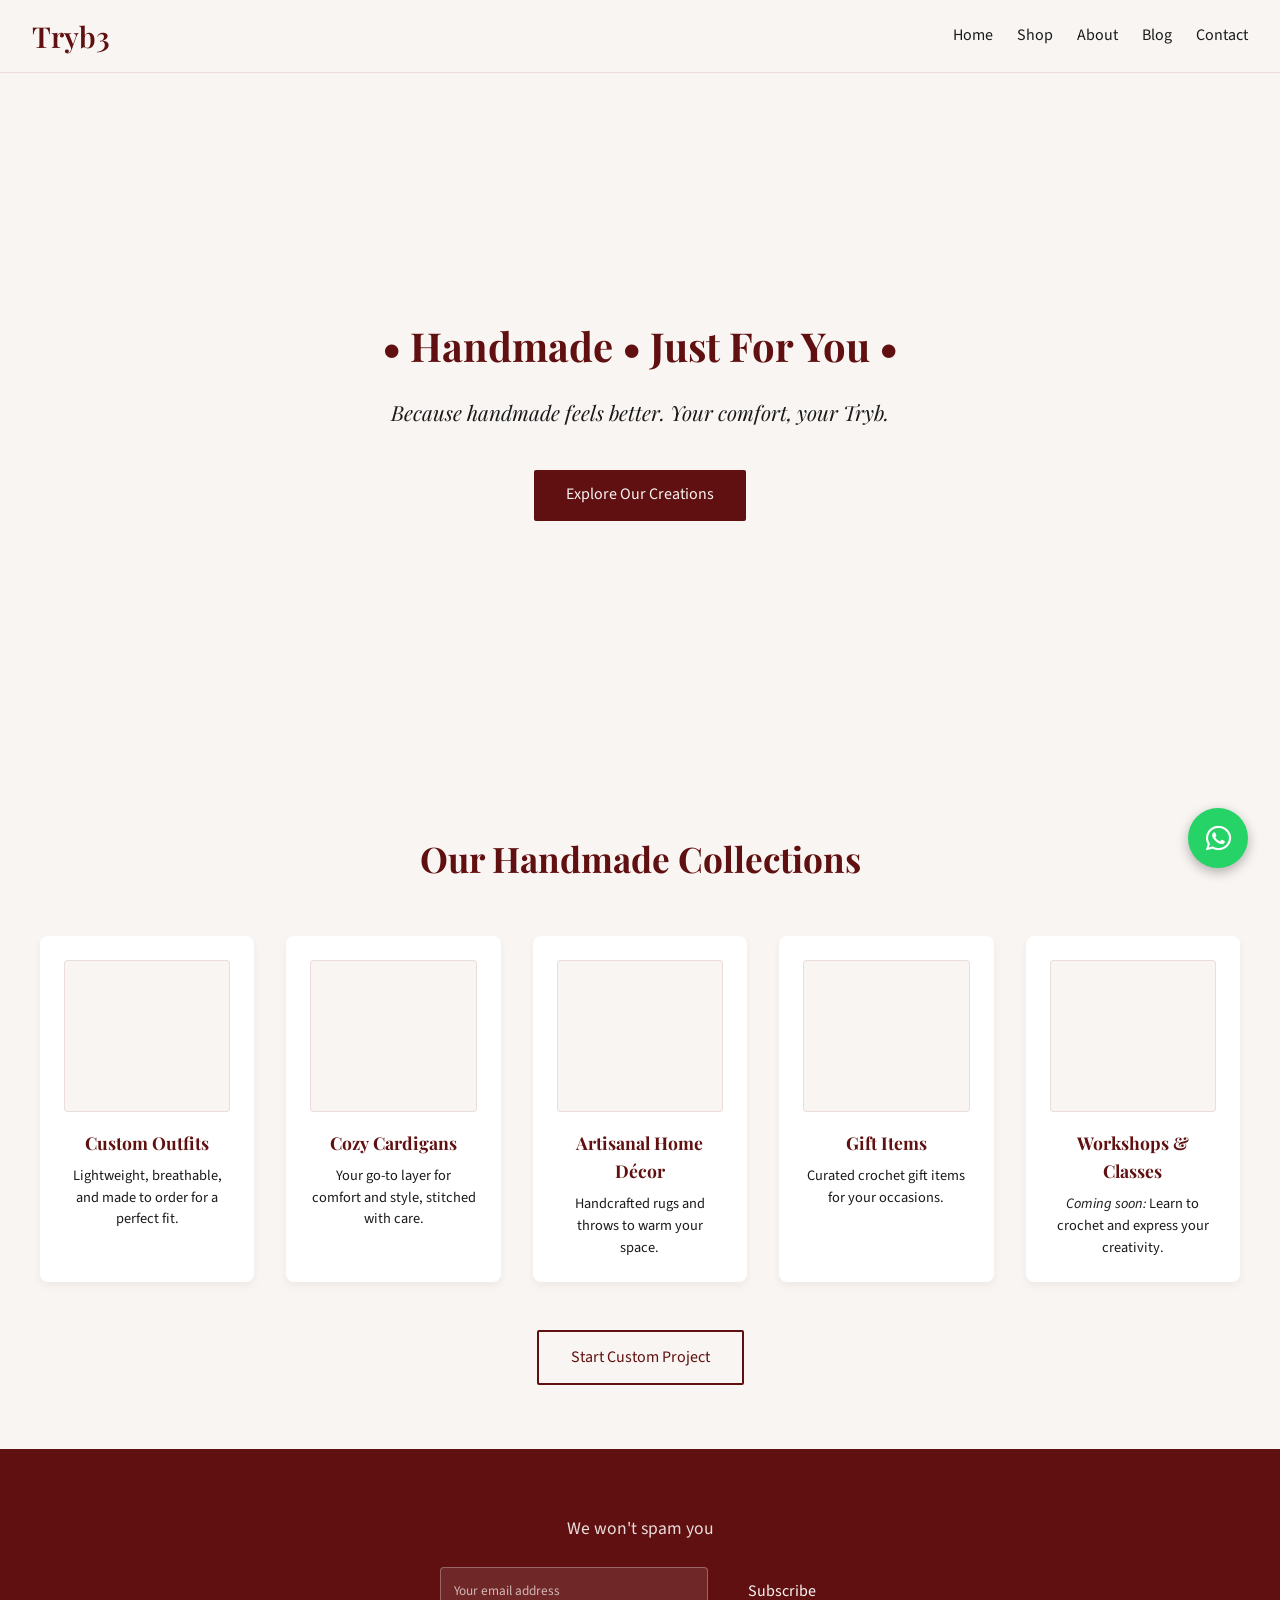
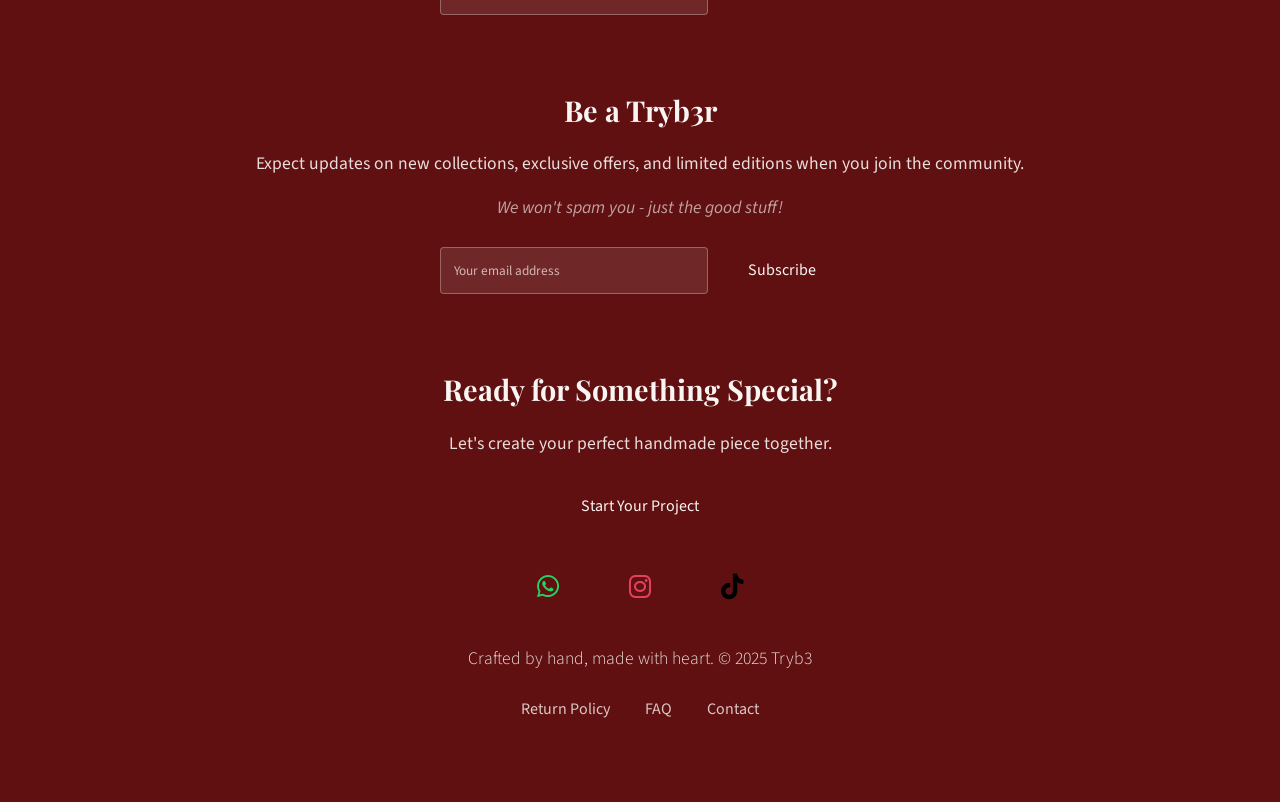
==== index.html @ 238c204d "Initial commit" ====
<!DOCTYPE html>
<html lang="en">
<head>
    <meta charset="UTF-8">
    <meta name="viewport" content="width=device-width, initial-scale=1.0">
    <title>Tryb3 • Handmade • Just For You</title>
    <link rel="stylesheet" href="style.css">
    <link rel="stylesheet" href="https://cdnjs.cloudflare.com/ajax/libs/font-awesome/6.4.0/css/all.min.css">
</head>
<body>
    <header>
        <nav>
            <div class="logo">Tryb3</div>
            <ul class="nav-links">
                <li><a href="index.html">Home</a></li>
                <li><a href="index.html#shop">Shop</a></li>
                <li><a href="about.html">About</a></li>
                <li><a href="blog.html">Blog</a></li>
                <li><a href="contact.html">Contact</a></li>
            </ul>
        </nav>
    </header>

    <section class="hero" id="home">
        <div class="hero-content">
            <h1>• Handmade • Just For You •</h1>
            <p>Because handmade feels better. Your comfort, your Tryb.</p>
            <a href="index.html#shop" class="cta-button">Explore Our Creations</a>
        </div>
    </section>

    <section class="products-preview" id="shop">
        <h2>Our Handmade Collections</h2>
        <div class="product-grid">
            <div class="product-card">
                <div class="product-image"></div>
                <h3>Custom  Outfits</h3>
                <p>Lightweight, breathable, and made to order for a perfect fit.</p>
            </div>
            <div class="product-card">
                <div class="product-image"></div>
                <h3>Cozy Cardigans</h3>
                <p>Your go-to layer for comfort and style, stitched with care.</p>
            </div>
            <div class="product-card">
                <div class="product-image"></div>
                <h3>Artisanal Home Décor</h3>
                <p>Handcrafted rugs and throws to warm your space.</p>
            </div>
            <div class="product-card">
                <div class="product-image"></div>
                <h3> Gift Items</h3>
                <p>Curated crochet gift items for your occasions.</p>
            </div>
            <div class="product-card">
                <div class="product-image"></div>
                <h3>Workshops & Classes</h3>
                <p><em>Coming soon:</em> Learn to crochet and express your creativity.</p>
            </div>
        </div>
        <a href="contact.html" class="cta-button view-all">Start Custom Project</a>
    </section>

    <section class="newsletter">
        <div class="newsletter-content">
            
            <p>We won't spam you</p>
            <form class="newsletter-form">
                <input type="email" placeholder="Your email address" required>
                <button type="submit" class="cta-button">Subscribe</button>
            </form>
        </div>
        <!-- Newsletter -->
    <section class="newsletter">
        <div class="newsletter-content">
          <h2>Be a Tryb3r</h2>
          <p>Expect updates on new collections, exclusive offers, and limited editions when you join the community.</p>
          <p class="no-spam"><em>We won't spam you - just the good stuff!</em></p>
            <form class="newsletter-form">
                <input type="email" placeholder="Your email address" required>
                <button type="submit" class="cta-button">Subscribe</button>
            </form>
        </div>
    </section>
        <!-- Contact Preview -->
    <section class="contact-preview" id="contact">
        <div class="contact-content">
            <h2>Ready for Something Special?</h2>
            <p>Let's create your perfect handmade piece together.</p>
            <button class="cta-button">Start Your Project</button>
            
            <div class="social-links">
                <a href="https://wa.me/2349018129495" target="_blank" class="social-link whatsapp">
                    <i class="fab fa-whatsapp"></i>
                </a>
                <a href="https://www.instagram.com/tryb3.co?igsh=MXhyZmwxNmRsNzQ5bg%3D%3D&utm_source=qr" target="_blank" class="social-link instagram">
                    <i class="fab fa-instagram"></i>
                </a>
                <a href="https://www.tiktok.com/@tryb3.co?_t=ZS-90v959sgRvh&_r=1" target="_blank" class="social-link tiktok">
                    <i class="fab fa-tiktok"></i>    
                </a>
            </div>
        </div>
    </section>

    <footer>
        <p>Crafted by hand, made with heart. &copy; 2025 Tryb3</p>
        <div class="footer-links">
            <a href="returns.html">Return Policy</a>
            <a href="faq.html">FAQ</a>
            <a href="contact.html">Contact</a>
        </div>
    </footer>

    <a href="https://wa.me/2349018129495" class="whatsapp-float" target="_blank">
        <i class="fab fa-whatsapp"></i>
    </a>
</body>
</html>
---- style.css ----
@import url('https://fonts.googleapis.com/css2?family=Playfair+Display:ital,wght@0,400;0,600;1,400&family=Source+Sans+Pro:ital,wght@0,300;0,400;0,600;1,400&display=swap');

/* Base Styles */
body {
    font-family: 'Source Sans Pro', sans-serif;
    background-color: #F9F5F3;
    color: #1A1A1A;
    margin: 0;
    padding: 0;
    line-height: 1.6;
}

/* Header & Navigation */
header {
    background-color: #F9F5F3;
    padding: 0.8rem 2rem;
    border-bottom: 1px solid rgba(96, 16, 16, 0.1);
    position: fixed;
    width: 100%;
    top: 0;
    z-index: 1000;
    box-sizing: border-box;
}

body {
    padding-top: 70px;
}

nav {
    display: flex;
    justify-content: space-between;
    align-items: center;
}

.logo {
    font-family: 'Playfair Display', serif;
    font-size: 1.8rem;
    font-weight: 600;
    color: #601010;
}

.nav-links {
    list-style: none;
    display: flex;
    gap: 1.5rem;
    margin: 0;
    padding: 0;
}

.nav-links a {
    text-decoration: none;
    color: #1A1A1A;
    font-weight: 400;
    transition: color 0.3s ease;
}

.nav-links a:hover {
    color: #601010;
}

/* Hero Section */
.hero {
    background-color: #F9F5F3;
    padding: 4rem 2rem;
    text-align: center;
    min-height: 60vh;
    display: flex;
    align-items: center;
    justify-content: center;
}

.hero-content h1 {
    font-family: 'Playfair Display', serif;
    font-size: 2.5rem;
    color: #601010;
    margin-bottom: 1.5rem;
    line-height: 1.3;
}

.hero-content p {
    font-family: 'Playfair Display', serif;
    font-size: 1.3rem;
    color: #1A1A1A;
    max-width: 600px;
    margin: 0 auto 2.5rem auto;
    font-style: italic;
}

/* Products Preview */
.products-preview {
    background-color: #F9F5F3;
    padding: 4rem 2rem;
    text-align: center;
}

.products-preview h2 {
    font-family: 'Playfair Display', serif;
    color: #601010;
    font-size: 2.2rem;
    margin-bottom: 3rem;
}

.product-grid {
    display: grid;
    grid-template-columns: 1fr;
    gap: 2rem;
    max-width: 1200px;
    margin: 0 auto 3rem auto;
}

@media (min-width: 768px) {
    .product-grid {
        grid-template-columns: repeat(3, 1fr);
    }
}

@media (min-width: 1024px) {
    .product-grid {
        grid-template-columns: repeat(5, 1fr);
    }
}

.product-card {
    background-color: #ffffff;
    border-radius: 8px;
    padding: 1.5rem;
    text-align: center;
    box-shadow: 0 4px 8px rgba(0, 0, 0, 0.05);
    transition: transform 0.3s ease, box-shadow 0.3s ease;
}

.product-card:hover {
    transform: translateY(-5px);
    box-shadow: 0 6px 12px rgba(0, 0, 0, 0.1);
}

.product-image {
    background-color: #F9F5F3;
    border: 1px solid rgba(96, 16, 16, 0.1);
    height: 150px;
    margin-bottom: 1rem;
    border-radius: 4px;
}

.product-card h3 {
    color: #601010;
    font-family: 'Playfair Display', serif;
    margin-bottom: 0.5rem;
    font-size: 1.1rem;
}

.product-card p {
    color: #1A1A1A;
    font-size: 0.9rem;
    margin: 0;
    line-height: 1.5;
}

/* Button Styles */
.cta-button {
    background-color: #601010;
    color: #F9F5F3;
    border: none;
    padding: 0.8rem 2rem;
    font-size: 1rem;
    border-radius: 2px;
    cursor: pointer;
    transition: background-color 0.3s ease;
    font-family: 'Source Sans Pro', sans-serif;
    display: inline-block;
    text-decoration: none;
}

.cta-button:hover {
    background-color: #8A2E2E;
}

.view-all {
    background-color: transparent;
    color: #601010;
    border: 2px solid #601010;
}

.view-all:hover {
    background-color: #601010;
    color: #F9F5F3;
}

/* Newsletter */
.newsletter {
    background-color: #601010;
    color: #F9F5F3;
    padding: 3rem 2rem;
    text-align: center;
}

.newsletter h2 {
    font-family: 'Playfair Display', serif;
    font-size: 1.8rem;
    margin-bottom: 1rem;
}

.newsletter p {
    font-size: 1.1rem;
    margin-bottom: 1.5rem;
    opacity: 0.9;
}

.newsletter-form {
    display: flex;
    gap: 1rem;
    justify-content: center;
    max-width: 400px;
    margin: 0 auto;
    flex-wrap: wrap;
}

.newsletter-form input {
    flex: 1;
    min-width: 200px;
    padding: 0.8rem;
    border: 1px solid rgba(249, 245, 243, 0.3);
    border-radius: 4px;
    font-family: 'Source Sans Pro', sans-serif;
    background-color: rgba(249, 245, 243, 0.1);
    color: #F9F5F3;
}

.newsletter-form input::placeholder {
    color: rgba(249, 245, 243, 0.7);
}

.newsletter-form button {
    padding: 0.8rem 1.5rem;
}

/* Footer */
footer {
    background-color: #601010; /* Changed from #1A1A1A to Deep Wine */
    color: #F9F5F3;
    text-align: center;
    padding: 2rem;
    font-family: 'Source Sans Pro', sans-serif;
}

footer p {
    margin: 0;
    font-size: 0.9rem;
    font-weight: 300;
}

.footer-links {
    margin-top: 1rem;
}

.footer-links a {
    color: #F9F5F3;
    text-decoration: none;
    margin: 0 1rem;
    opacity: 0.8;
    transition: opacity 0.3s ease;
}

.footer-links a:hover {
    opacity: 1;
}

/* WhatsApp Floating Button */
.whatsapp-float {
    position: fixed;
    bottom: 2rem;
    right: 2rem;
    background-color: #25D366;
    color: white;
    width: 60px;
    height: 60px;
    border-radius: 50%;
    display: flex;
    align-items: center;
    justify-content: center;
    font-size: 1.8rem;
    text-decoration: none;
    box-shadow: 0 4px 12px rgba(0, 0, 0, 0.3);
    z-index: 1000;
    transition: transform 0.3s ease;
}

.whatsapp-float:hover {
    transform: scale(1.1);
}

/* Mobile Responsiveness */
@media (max-width: 768px) {
    .nav-links {
        gap: 1rem;
    }
    
    .nav-links a {
        font-size: 0.9rem;
    }
    
    .hero-content h1 {
        font-size: 2rem;
    }
    
    .hero-content p {
        font-size: 1.1rem;
    }
    
    .product-grid {
        grid-template-columns: repeat(2, 1fr);
    }
    
    .newsletter-form {
        flex-direction: column;
    }
    
    .newsletter-form input {
        min-width: auto;
    }
}

@media (max-width: 480px) {
    .product-grid {
        grid-template-columns: 1fr;
    }
    
    header {
        padding: 0.8rem 1rem;
    }
    
    .hero, .products-preview, .contact-preview {
        padding: 2rem 1rem;
    }
}

/* Social Links - Clean Icons Only (No Borders) */
.social-links {
    display: flex;
    justify-content: center;
    gap: 2rem;
    margin-top: 2rem;
    flex-wrap: wrap;
}

.social-link {
    display: flex;
    align-items: center;
    gap: 0.7rem;
    text-decoration: none;
    padding: 0.8rem 1.2rem;
    border-radius: 8px;
    font-family: 'Source Sans Pro', sans-serif;
    font-weight: 500;
    transition: all 0.3s ease;
    background: transparent !important;
    border: none !important;
}

.social-link.whatsapp {
    color: #25D366;
}

.social-link.instagram {
    color: #E4405F;
}

.social-link.tiktok {
    color: #000000;
}

.social-link:hover {
    transform: translateY(-2px);
    background: transparent !important;
    border: none !important;
}

.social-link.whatsapp:hover {
    color: #25D366;
    text-shadow: 0 2px 8px rgba(37, 211, 102, 0.4);
}

.social-link.instagram:hover {
    color: #E4405F;
    text-shadow: 0 2px 8px rgba(228, 64, 95, 0.4);
}

.social-link.tiktok:hover {
    color: #000000;
    text-shadow: 0 2px 8px rgba(0, 0, 0, 0.4);
}

.social-link i {
    font-size: 1.6rem;
}

.social-link span {
    font-size: 1rem;
    font-weight: 600;
}

/* No Spam Text */
.no-spam {
    font-size: 0.9rem;
    color: rgba(249, 245, 243, 0.7);
    font-style: italic;
    margin-bottom: 1.5rem;
    margin-top: -0.5rem;
}

/* Uniform Font System */
:root {
    --heading-font: 'Playfair Display', serif;
    --body-font: 'Source Sans Pro', sans-serif;
    --deep-wine: #601010;
    --soft-cream: #F9F5F3;
    --charcoal: #1A1A1A;
    --light-wine: #8A2E2E;
}

/* Apply consistent typography to all pages */
.page-content h1 {
    font-family: var(--heading-font);
    color: var(--deep-wine);
    font-size: 2.8rem;
    text-align: center;
    margin-bottom: 1.5rem;
    line-height: 1.2;
}

.page-content h2 {
    font-family: var(--heading-font);
    color: var(--deep-wine);
    font-size: 2rem;
    margin-bottom: 1.5rem;
    line-height: 1.3;
}

.page-content h3 {
    font-family: var(--heading-font);
    color: var(--deep-wine);
    font-size: 1.4rem;
    margin-bottom: 1rem;
    line-height: 1.4;
}

.page-content p {
    font-family: var(--body-font);
    color: var(--charcoal);
    font-size: 1.1rem;
    line-height: 1.7;
    margin-bottom: 1.5rem;
}

.page-intro {
    font-family: var(--body-font);
    font-size: 1.3rem;
    text-align: center;
    color: var(--charcoal);
    margin-bottom: 3rem;
    max-width: 600px;
    margin-left: auto;
    margin-right: auto;
    line-height: 1.6;
}

/* Enhanced Page Content Layout */
.page-content {
    background-color: var(--soft-cream);
    padding: 5rem 2rem;
    min-height: 70vh;
}

.container {
    max-width: 1000px;
    margin: 0 auto;
}

/* Improved Section Spacing */
.about-section,
.policy-section,
.faq-item,
.blog-card {
    margin-bottom: 3rem;
    padding-bottom: 2.5rem;
    border-bottom: 1px solid rgba(96, 16, 16, 0.1);
}

.about-section:last-child,
.policy-section:last-child,
.faq-item:last-child,
.blog-card:last-child {
    border-bottom: none;
    margin-bottom: 0;
    padding-bottom: 0;
}

/* Uniform Contact Form Styling */
.contact-form {
    background: white;
    padding: 2.5rem;
    border-radius: 12px;
    box-shadow: 0 8px 24px rgba(0, 0, 0, 0.08);
    max-width: 500px;
    margin: 0 auto;
}

.contact-form input,
.contact-form textarea {
    width: 100%;
    padding: 1.2rem;
    margin-bottom: 1.5rem;
    border: 1px solid rgba(96, 16, 16, 0.2);
    border-radius: 6px;
    font-family: var(--body-font);
    font-size: 1rem;
    background-color: #FFFFFF;
    box-sizing: border-box;
    transition: all 0.3s ease;
}

.contact-form input:focus,
.contact-form textarea:focus {
    outline: none;
    border-color: var(--deep-wine);
    box-shadow: 0 0 0 3px rgba(96, 16, 16, 0.1);
}

.contact-form textarea {
    resize: vertical;
    min-height: 140px;
    font-family: var(--body-font);
}

.contact-form button {
    width: 100%;
    padding: 1.2rem;
    font-size: 1.1rem;
    margin-top: 0.5rem;
}

/* Enhanced Blog Layout */
.blog-grid {
    display: grid;
    grid-template-columns: 1fr;
    gap: 3rem;
    margin: 3rem 0;
}

@media (min-width: 768px) {
    .blog-grid {
        grid-template-columns: 2fr 1fr;
        gap: 4rem;
    }
}

.blog-card-large {
    background: white;
    padding: 2.5rem;
    border-radius: 12px;
    box-shadow: 0 8px 24px rgba(0, 0, 0, 0.08);
}

.blog-sidebar {
    display: flex;
    flex-direction: column;
    gap: 2rem;
}

.blog-card {
    background: white;
    padding: 2rem;
    border-radius: 12px;
    box-shadow: 0 6px 20px rgba(0, 0, 0, 0.06);
    transition: transform 0.3s ease, box-shadow 0.3s ease;
}

.blog-card:hover {
    transform: translateY(-4px);
    box-shadow: 0 12px 28px rgba(0, 0, 0, 0.12);
}

/* Enhanced FAQ Layout */
.faq-grid {
    display: grid;
    grid-template-columns: 1fr;
    gap: 2rem;
    margin: 3rem 0;
}

@media (min-width: 768px) {
    .faq-grid {
        grid-template-columns: 1fr 1fr;
        gap: 2.5rem;
    }
}

.faq-item {
    background: white;
    padding: 2rem;
    border-radius: 12px;
    box-shadow: 0 6px 20px rgba(0, 0, 0, 0.06);
    transition: transform 0.3s ease, box-shadow 0.3s ease;
}

.faq-item:hover {
    transform: translateY(-2px);
    box-shadow: 0 10px 25px rgba(0, 0, 0, 0.1);
}

/* Enhanced Mobile Responsiveness */
@media (max-width: 768px) {
    .page-content h1 {
        font-size: 2.2rem;
    }
    
    .page-content h2 {
        font-size: 1.8rem;
    }
    
    .page-content {
        padding: 3rem 1.5rem;
    }
    
    .contact-form {
        padding: 2rem;
    }
    
    .blog-grid,
    .faq-grid,
    .contact-grid {
        grid-template-columns: 1fr;
        gap: 2rem;
    }
    
    .blog-card-large,
    .blog-card,
    .faq-item {
        padding: 1.5rem;
    }
}

@media (max-width: 480px) {
    .page-content {
        padding: 2rem 1rem;
    }
    
    .page-content h1 {
        font-size: 2rem;
    }
    
    .social-links {
        flex-direction: column;
        align-items: center;
        gap: 1rem;
    }
    
    .social-link {
        width: 200px;
        justify-content: center;
    }
}
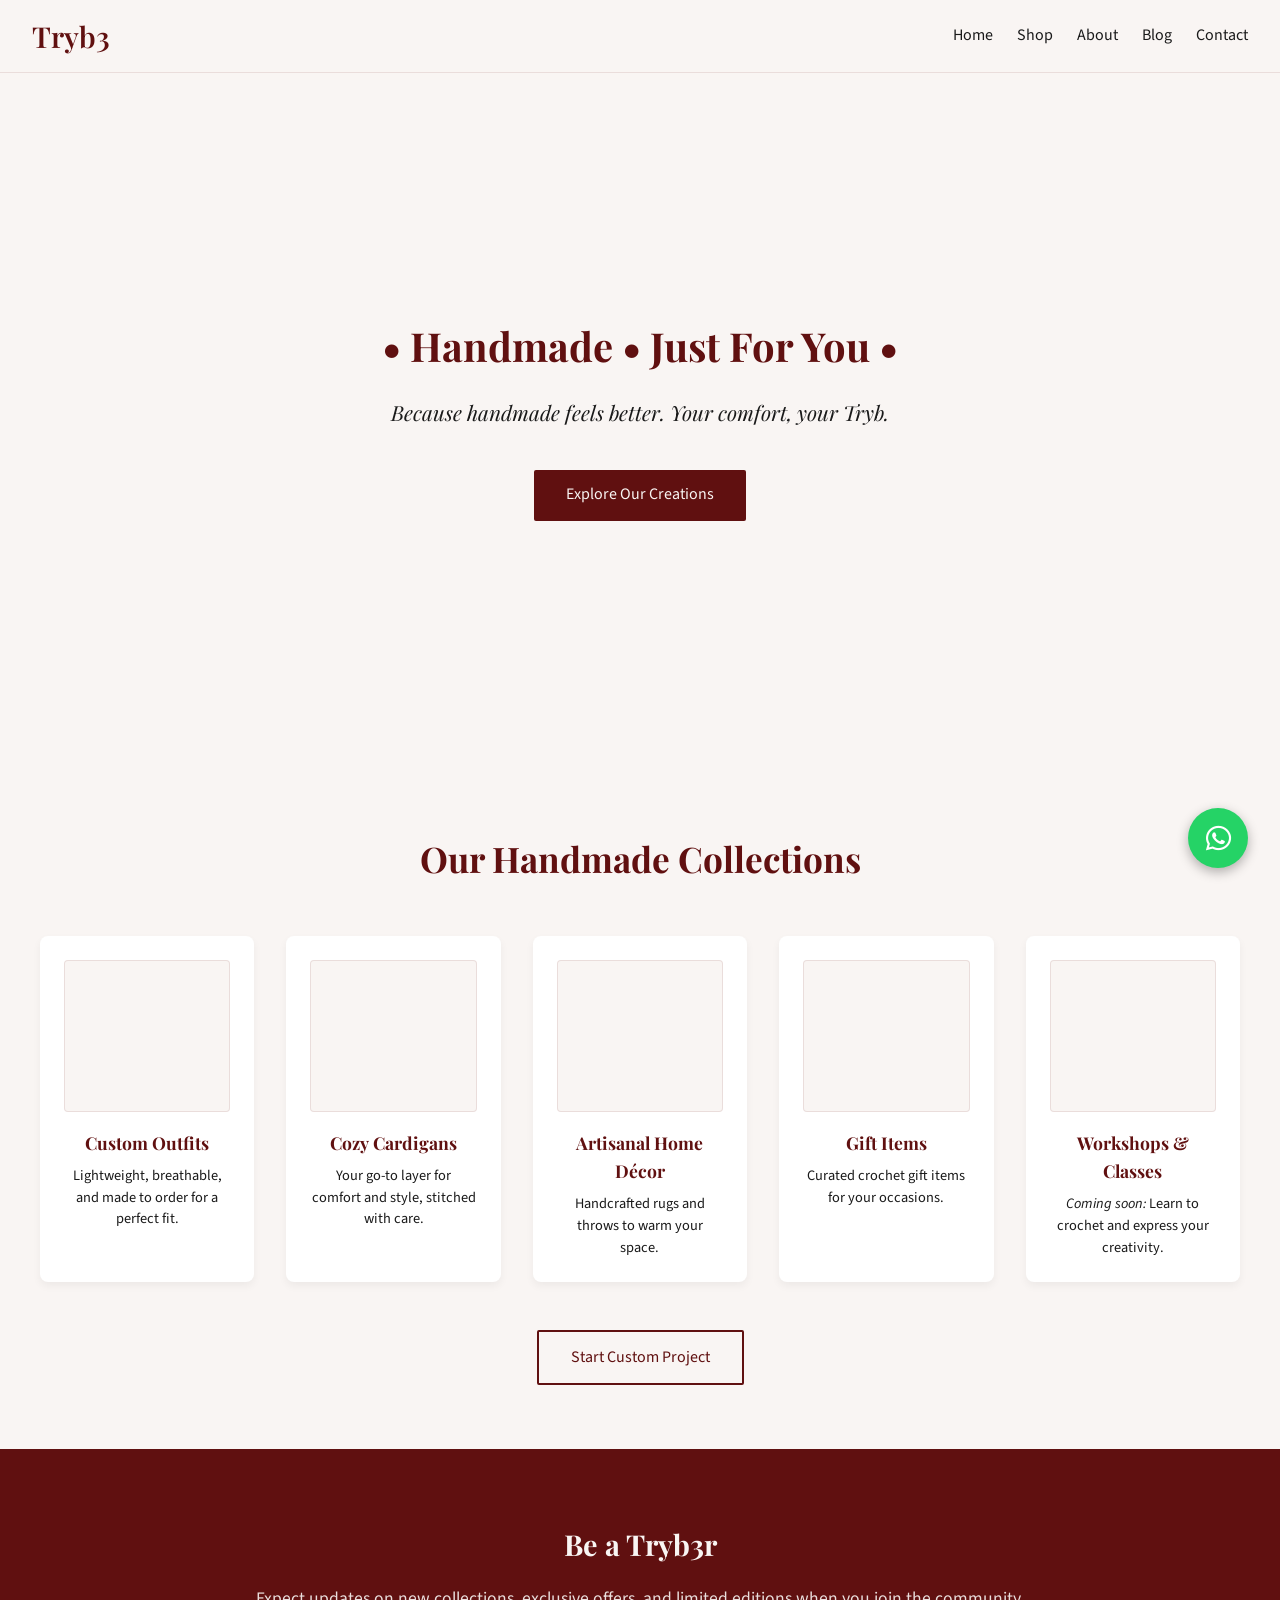
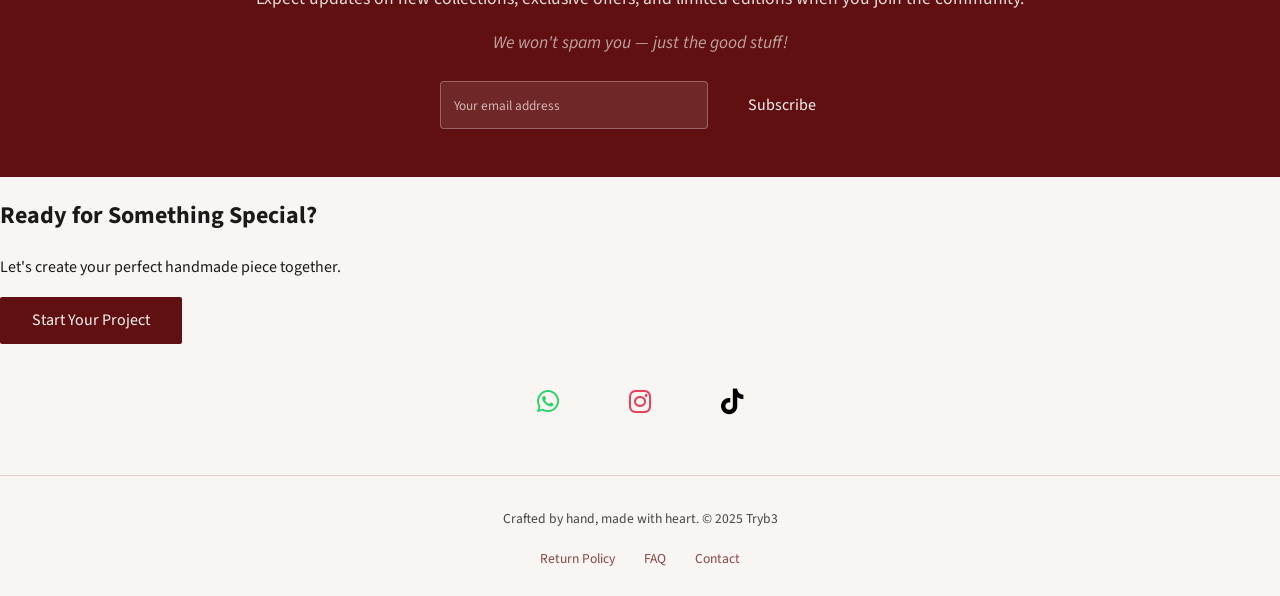
==== commit 578c7761: "Fix newsletter structure and clean footer background" ====
--- a/index.html
+++ b/index.html
@@ -63,25 +63,17 @@
 
     <section class="newsletter">
         <div class="newsletter-content">
-            
-            <p>We won't spam you</p>
-            <form class="newsletter-form">
-                <input type="email" placeholder="Your email address" required>
-                <button type="submit" class="cta-button">Subscribe</button>
-            </form>
-        </div>
-        <!-- Newsletter -->
-    <section class="newsletter">
-        <div class="newsletter-content">
-          <h2>Be a Tryb3r</h2>
-          <p>Expect updates on new collections, exclusive offers, and limited editions when you join the community.</p>
-          <p class="no-spam"><em>We won't spam you - just the good stuff!</em></p>
+            <h2>Be a Tryb3r</h2>
+            <p>Expect updates on new collections, exclusive offers, and limited editions when you join the community.</p>
+            <p class="no-spam"><em>We won't spam you — just the good stuff!</em></p>
+
             <form class="newsletter-form">
                 <input type="email" placeholder="Your email address" required>
                 <button type="submit" class="cta-button">Subscribe</button>
             </form>
         </div>
     </section>
+
         <!-- Contact Preview -->
     <section class="contact-preview" id="contact">
         <div class="contact-content">
--- a/style.css
+++ b/style.css
@@ -235,18 +235,41 @@
 }
 
 /* Footer */
+
+/* ================================
+   FOOTER RESET & CLEAN STYLE
+   ================================ */
+
+/* Hard reset – kills ANY background bar */
+footer,
+footer *,
+.footer,
+.footer * {
+    background: transparent !important;
+}
+
+/* Footer container */
 footer {
-    background-color: #601010; /* Changed from #1A1A1A to Deep Wine */
-    color: #F9F5F3;
-    text-align: center;
-    padding: 2rem;
-    font-family: 'Source Sans Pro', sans-serif;
+    color: #1A1A1A !important;
+    text-align: center;
+    padding: 2rem 2rem 1.5rem;
+    margin-top: 3rem;
+    border-top: 1px solid rgba(96, 16, 16, 0.15);
+}
+
+/* Footer text */
+footer {
+    background: transparent;
+    color: #1A1A1A;
+    text-align: center;
+    padding: 2rem 2rem 1.5rem;
+    border-top: 1px solid rgba(96, 16, 16, 0.15);
 }
 
 footer p {
+    font-size: 0.85rem;
+    opacity: 0.8;
     margin: 0;
-    font-size: 0.9rem;
-    font-weight: 300;
 }
 
 .footer-links {
@@ -254,16 +277,17 @@
 }
 
 .footer-links a {
-    color: #F9F5F3;
+    color: #601010;
     text-decoration: none;
-    margin: 0 1rem;
-    opacity: 0.8;
-    transition: opacity 0.3s ease;
+    margin: 0 0.8rem;
+    font-size: 0.85rem;
+    opacity: 0.75;
 }
 
 .footer-links a:hover {
     opacity: 1;
 }
+
 
 /* WhatsApp Floating Button */
 .whatsapp-float {
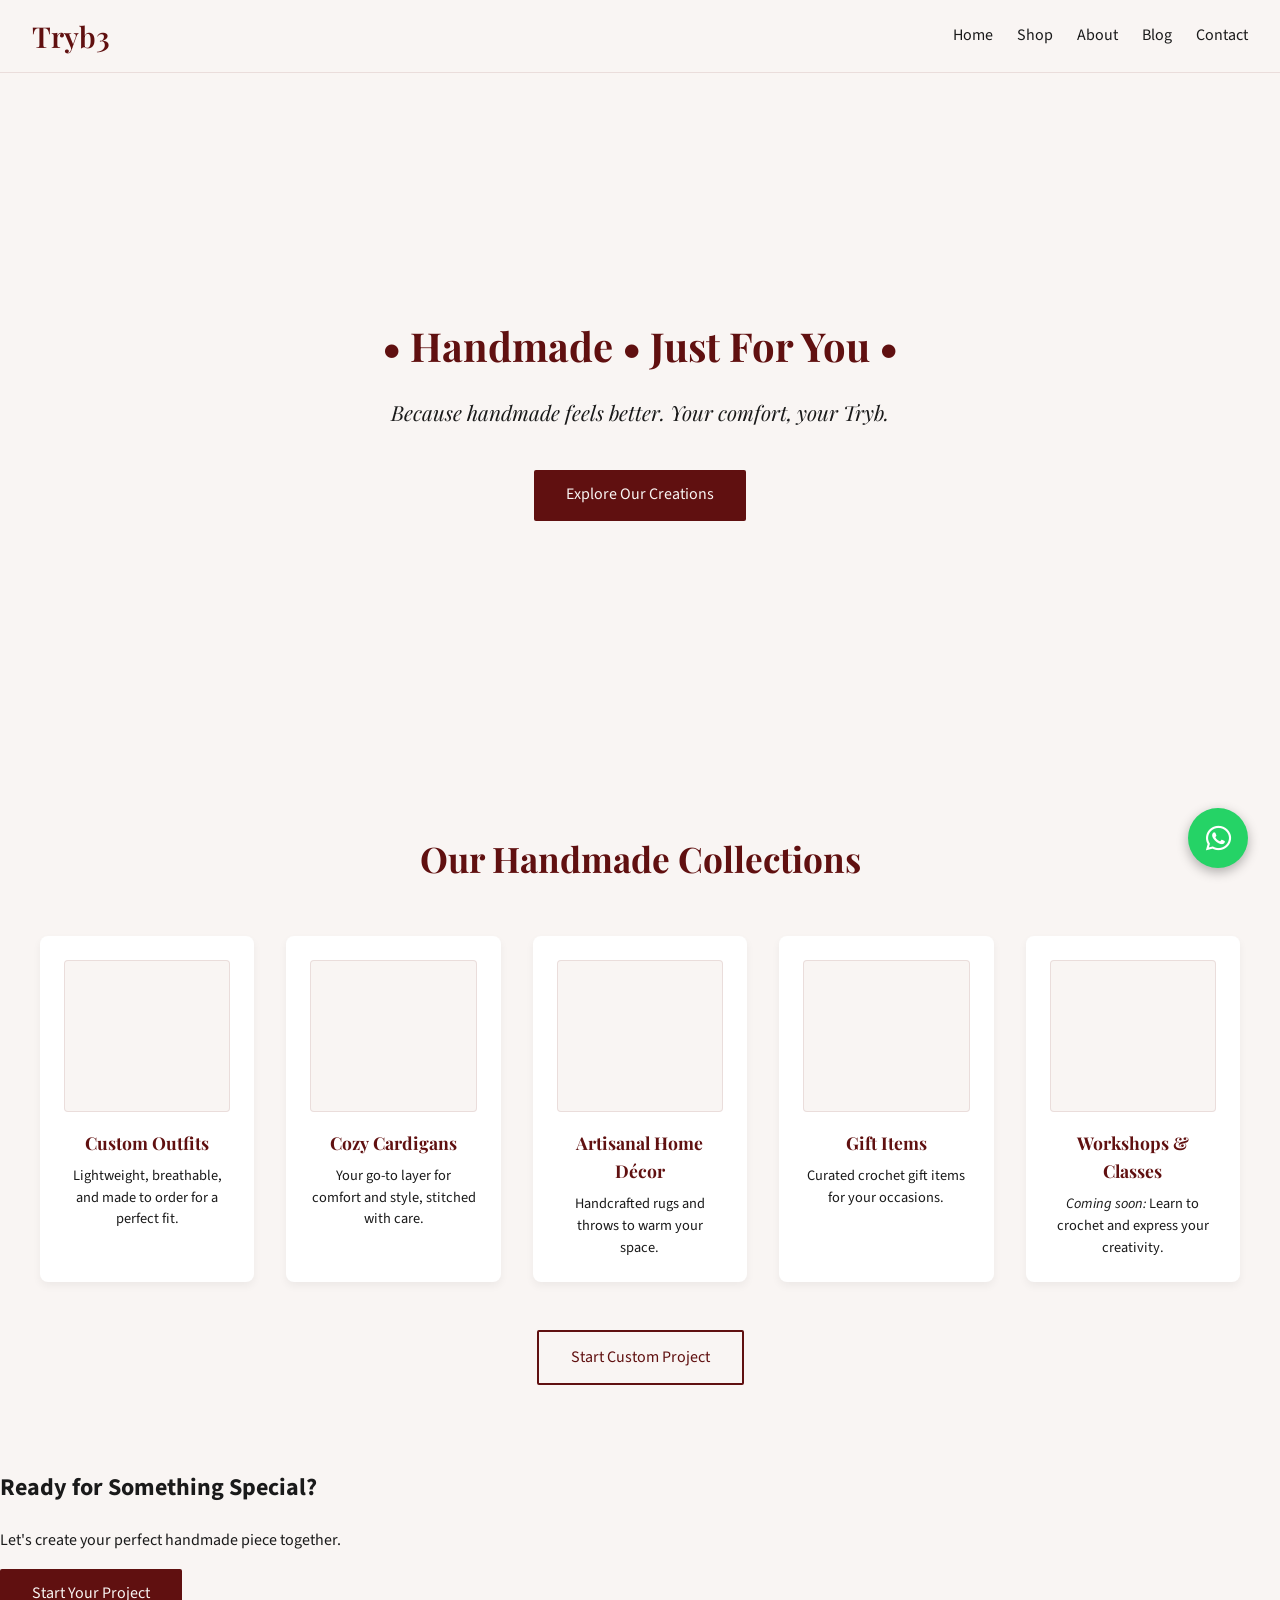
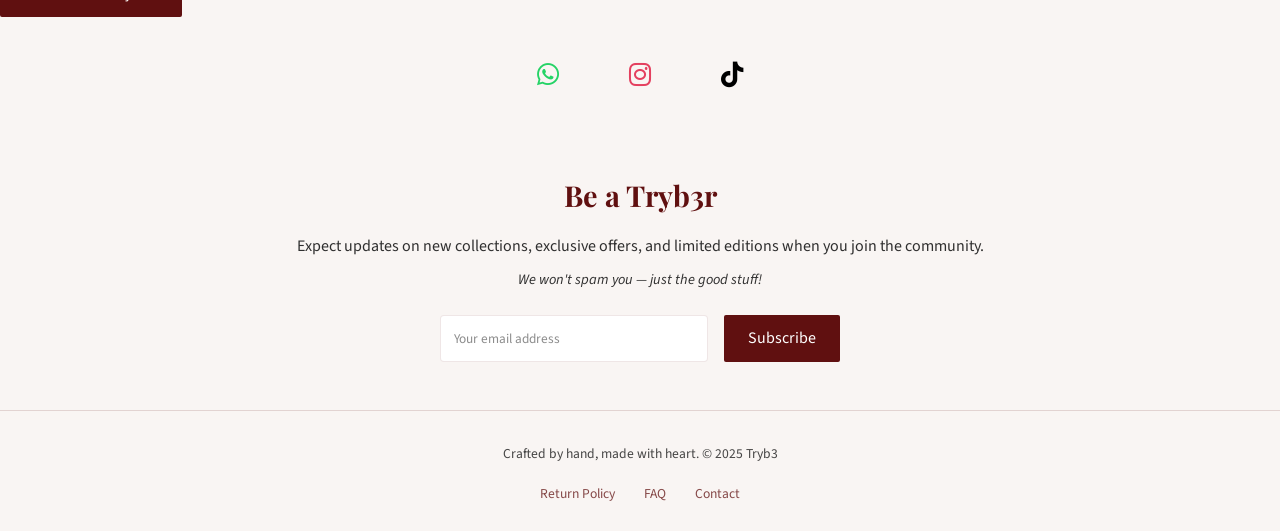
==== commit e145c746: "Replace newsletter and footer with clean versions" ====
--- a/index.html
+++ b/index.html
@@ -61,20 +61,7 @@
         <a href="contact.html" class="cta-button view-all">Start Custom Project</a>
     </section>
 
-    <section class="newsletter">
-        <div class="newsletter-content">
-            <h2>Be a Tryb3r</h2>
-            <p>Expect updates on new collections, exclusive offers, and limited editions when you join the community.</p>
-            <p class="no-spam"><em>We won't spam you — just the good stuff!</em></p>
-
-            <form class="newsletter-form">
-                <input type="email" placeholder="Your email address" required>
-                <button type="submit" class="cta-button">Subscribe</button>
-            </form>
-        </div>
-    </section>
-
-        <!-- Contact Preview -->
+    <!-- Contact Preview -->
     <section class="contact-preview" id="contact">
         <div class="contact-content">
             <h2>Ready for Something Special?</h2>
@@ -95,7 +82,24 @@
         </div>
     </section>
 
-    <footer>
+
+    <!-- Clean Newsletter Section -->
+    <section class="newsletter-clean">
+        <div class="newsletter-content">
+            <h2>Be a Tryb3r</h2>
+            <p>Expect updates on new collections, exclusive offers, and limited editions when you join the community.</p>
+            <p class="no-spam"><em>We won't spam you — just the good stuff!</em></p>
+
+            <form class="newsletter-form">
+                <input type="email" placeholder="Your email address" required>
+                <button type="submit" class="cta-button">Subscribe</button>
+            </form>
+        </div>
+    </section>
+
+
+    <!-- Clean Footer -->
+    <footer class="footer-clean">
         <p>Crafted by hand, made with heart. &copy; 2025 Tryb3</p>
         <div class="footer-links">
             <a href="returns.html">Return Policy</a>
@@ -104,6 +108,7 @@
         </div>
     </footer>
 
+
     <a href="https://wa.me/2349018129495" class="whatsapp-float" target="_blank">
         <i class="fab fa-whatsapp"></i>
     </a>
--- a/style.css
+++ b/style.css
@@ -187,107 +187,99 @@
 }
 
 /* Newsletter */
-.newsletter {
-    background-color: #601010;
-    color: #F9F5F3;
+.newsletter-clean {
+    background-color: transparent !important;
+    color: #1A1A1A;
     padding: 3rem 2rem;
     text-align: center;
 }
 
-.newsletter h2 {
-    font-family: 'Playfair Display', serif;
+.newsletter-clean h2 {
+    font-family: var(--heading-font);
+    color: #601010;
     font-size: 1.8rem;
     margin-bottom: 1rem;
 }
 
-.newsletter p {
-    font-size: 1.1rem;
-    margin-bottom: 1.5rem;
+.newsletter-clean p,
+.newsletter-clean .no-spam {
+    color: #1A1A1A;
     opacity: 0.9;
-}
-
-.newsletter-form {
+    font-family: var(--body-font);
+}
+
+.newsletter-clean .newsletter-form {
     display: flex;
     gap: 1rem;
     justify-content: center;
     max-width: 400px;
-    margin: 0 auto;
+    margin: 1.5rem auto 0;
     flex-wrap: wrap;
 }
 
-.newsletter-form input {
+.newsletter-clean .newsletter-form input {
     flex: 1;
     min-width: 200px;
     padding: 0.8rem;
-    border: 1px solid rgba(249, 245, 243, 0.3);
+    border: 1px solid rgba(96, 16, 16, 0.1);
     border-radius: 4px;
-    font-family: 'Source Sans Pro', sans-serif;
-    background-color: rgba(249, 245, 243, 0.1);
-    color: #F9F5F3;
-}
-
-.newsletter-form input::placeholder {
-    color: rgba(249, 245, 243, 0.7);
-}
-
-.newsletter-form button {
+    font-family: var(--body-font);
+    background-color: #ffffff;
+    color: #1A1A1A;
+}
+
+.newsletter-clean .newsletter-form input::placeholder {
+    color: rgba(26, 26, 26, 0.5);
+}
+
+.newsletter-clean .newsletter-form button {
     padding: 0.8rem 1.5rem;
+    background-color: #601010;
+    color: #ffffff;
+    border: none;
+    border-radius: 2px;
+    cursor: pointer;
+    font-family: var(--body-font);
+    transition: background-color 0.3s ease;
+}
+
+.newsletter-clean .newsletter-form button:hover {
+    background-color: #8A2E2E;
 }
 
 /* Footer */
-
-/* ================================
-   FOOTER RESET & CLEAN STYLE
-   ================================ */
-
-/* Hard reset – kills ANY background bar */
-footer,
-footer *,
-.footer,
-.footer * {
-    background: transparent !important;
-}
-
-/* Footer container */
-footer {
-    color: #1A1A1A !important;
-    text-align: center;
-    padding: 2rem 2rem 1.5rem;
-    margin-top: 3rem;
-    border-top: 1px solid rgba(96, 16, 16, 0.15);
-}
-
-/* Footer text */
-footer {
-    background: transparent;
+.footer-clean {
+    background-color: transparent !important;
     color: #1A1A1A;
     text-align: center;
     padding: 2rem 2rem 1.5rem;
     border-top: 1px solid rgba(96, 16, 16, 0.15);
 }
 
-footer p {
+.footer-clean p {
     font-size: 0.85rem;
     opacity: 0.8;
     margin: 0;
-}
-
-.footer-links {
+    font-family: var(--body-font);
+}
+
+.footer-clean .footer-links {
     margin-top: 1rem;
 }
 
-.footer-links a {
+.footer-clean .footer-links a {
     color: #601010;
     text-decoration: none;
     margin: 0 0.8rem;
     font-size: 0.85rem;
     opacity: 0.75;
-}
-
-.footer-links a:hover {
+    font-family: var(--body-font);
+    transition: opacity 0.3s ease;
+}
+
+.footer-clean .footer-links a:hover {
     opacity: 1;
 }
-
 
 /* WhatsApp Floating Button */
 .whatsapp-float {
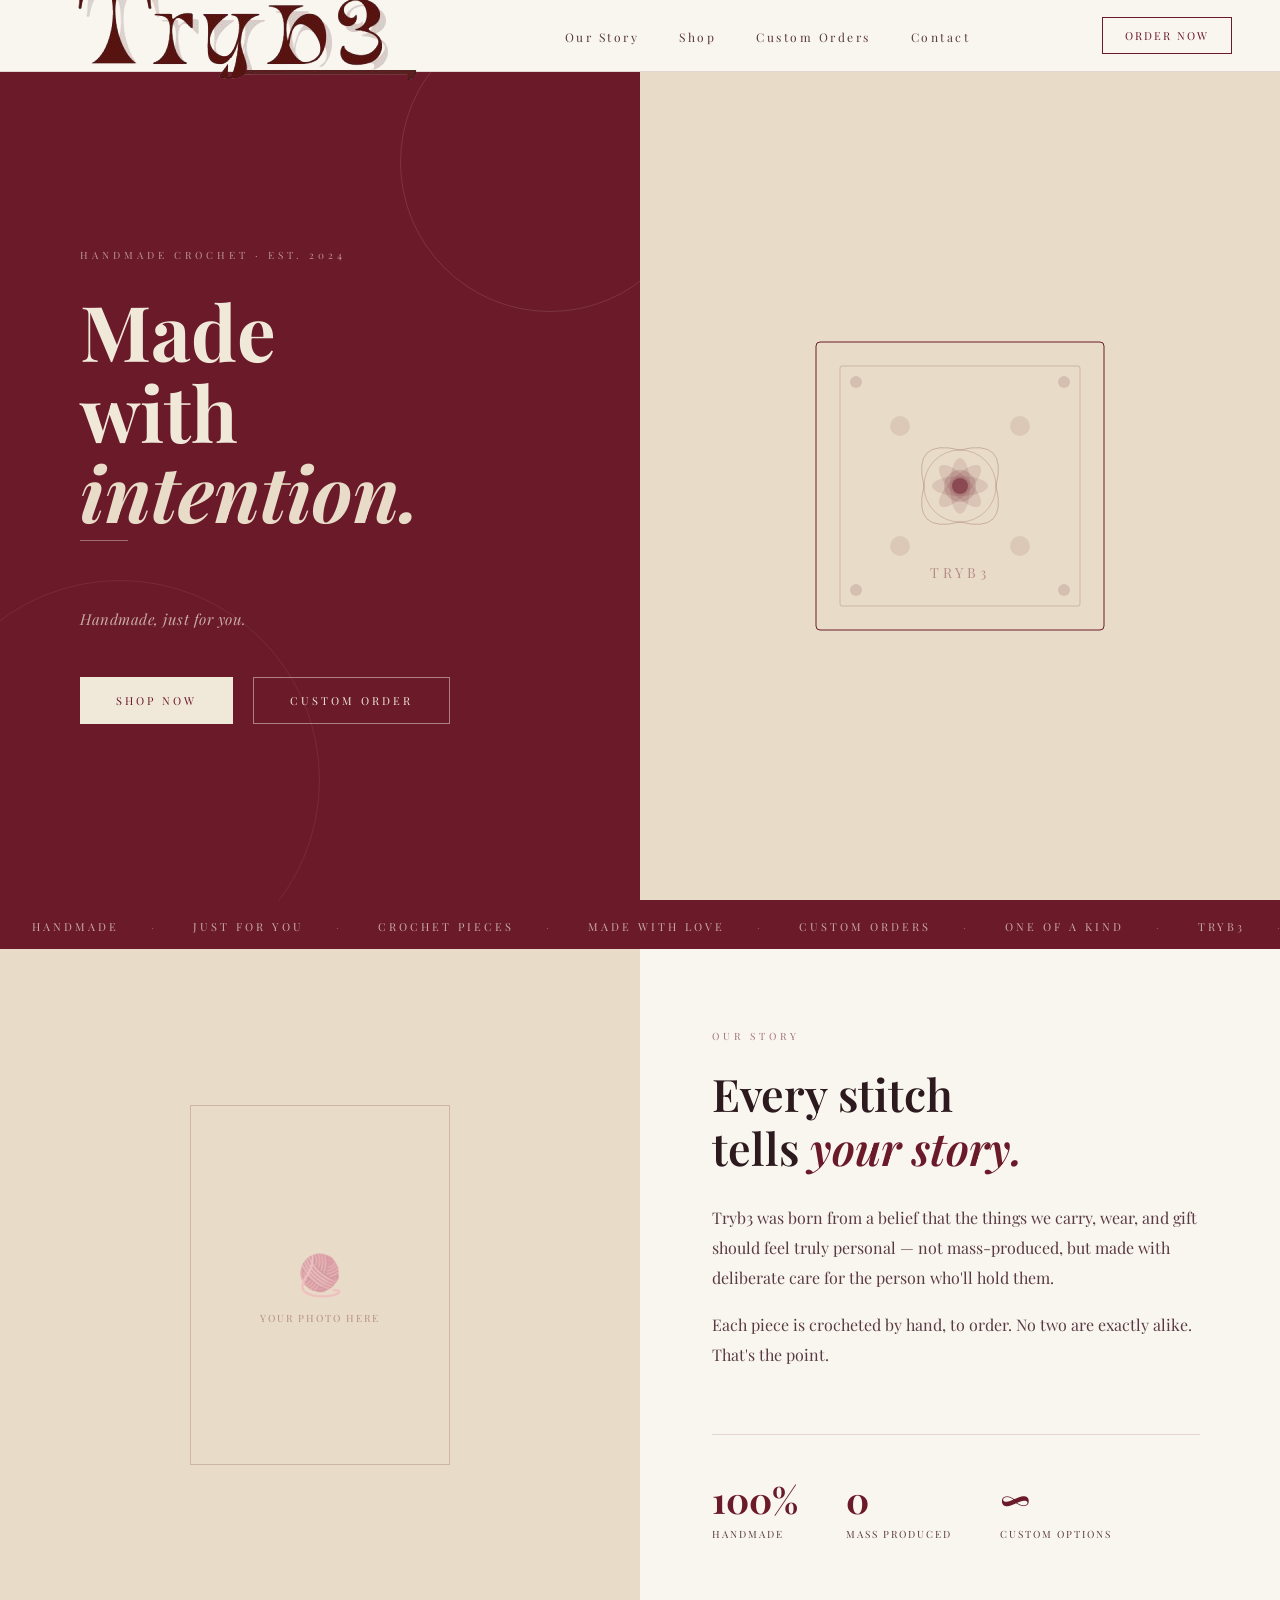
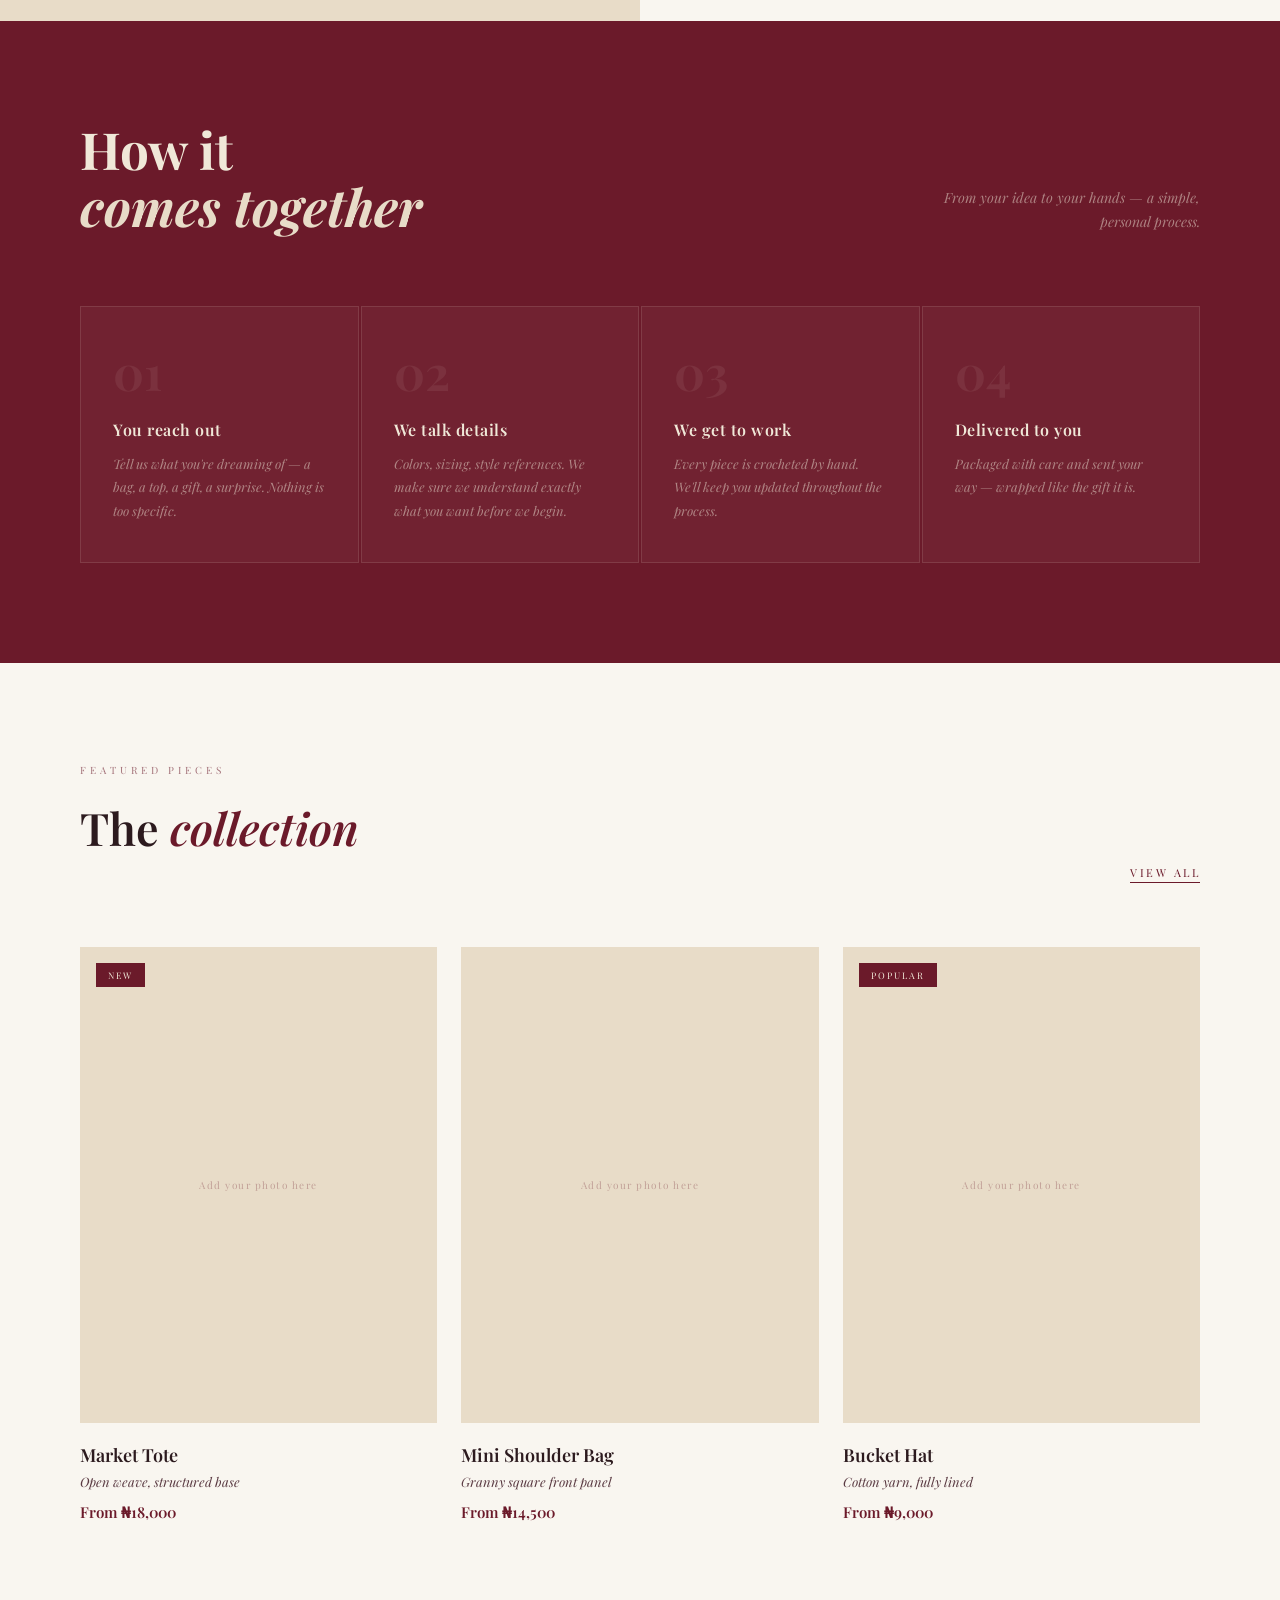
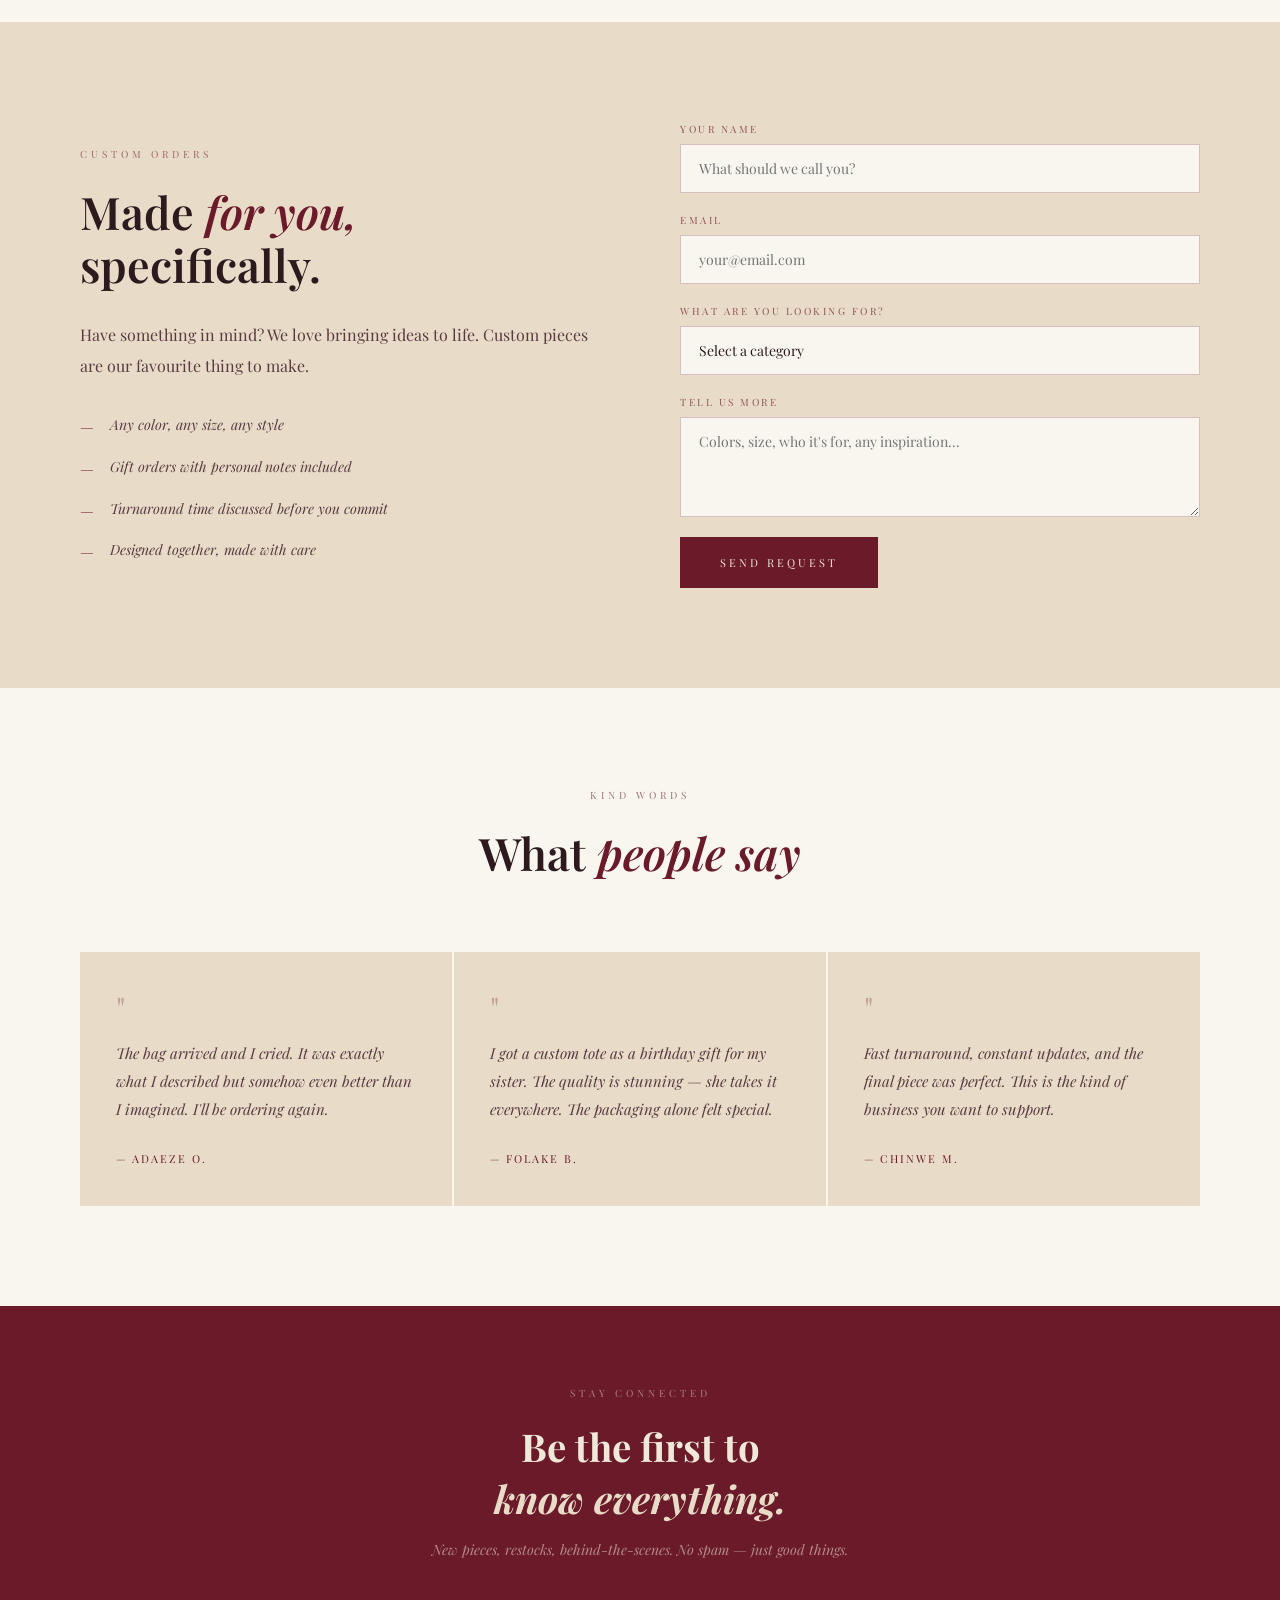
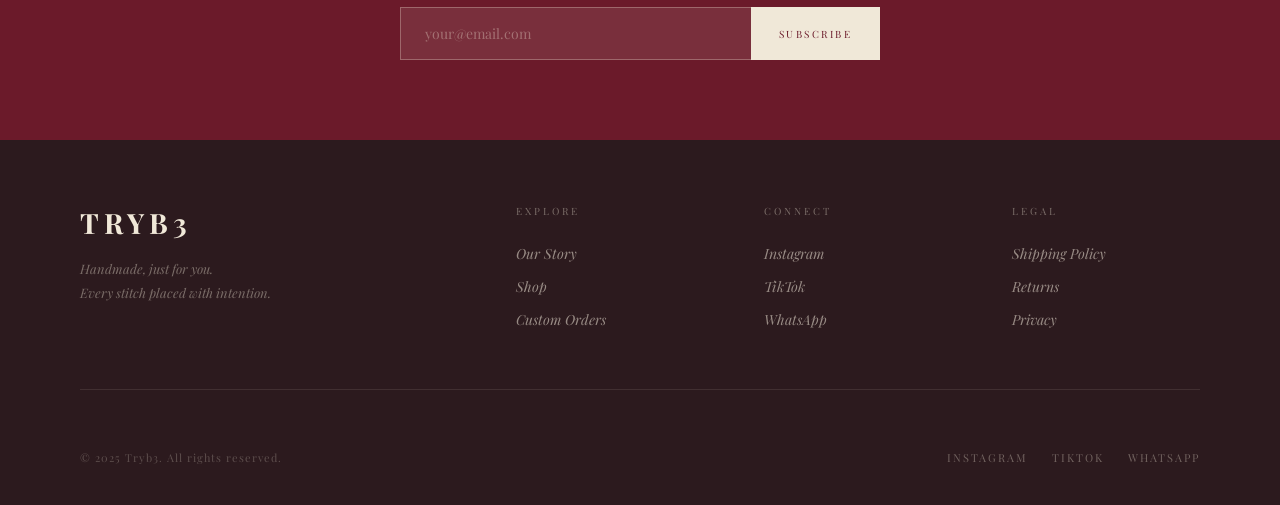
==== commit 0214817f: "images/logo.png images/logo1.png index.html styles/global.css" ====
--- a/index.html
+++ b/index.html
@@ -1,116 +1,326 @@
 <!DOCTYPE html>
 <html lang="en">
 <head>
-    <meta charset="UTF-8">
-    <meta name="viewport" content="width=device-width, initial-scale=1.0">
-    <title>Tryb3 • Handmade • Just For You</title>
-    <link rel="stylesheet" href="style.css">
-    <link rel="stylesheet" href="https://cdnjs.cloudflare.com/ajax/libs/font-awesome/6.4.0/css/all.min.css">
+  <meta charset="UTF-8" />
+  <meta name="viewport" content="width=device-width, initial-scale=1.0"/>
+  <title>Tryb3 — Handmade, Just for You</title>
+   <link rel="stylesheet" href="styles/global.css">
+  <link rel="preconnect" href="https://fonts.googleapis.com"/>
+  <link rel="preconnect" href="https://fonts.gstatic.com" crossorigin/>
+  <link href="https://fonts.googleapis.com/css2?family=Playfair+Display:ital,wght@0,400;0,600;0,700;1,400;1,600&display=swap" rel="stylesheet"/>
+ 
 </head>
 <body>
-    <header>
-        <nav>
-            <div class="logo">Tryb3</div>
-            <ul class="nav-links">
-                <li><a href="index.html">Home</a></li>
-                <li><a href="index.html#shop">Shop</a></li>
-                <li><a href="about.html">About</a></li>
-                <li><a href="blog.html">Blog</a></li>
-                <li><a href="contact.html">Contact</a></li>
-            </ul>
-        </nav>
-    </header>
-
-    <section class="hero" id="home">
-        <div class="hero-content">
-            <h1>• Handmade • Just For You •</h1>
-            <p>Because handmade feels better. Your comfort, your Tryb.</p>
-            <a href="index.html#shop" class="cta-button">Explore Our Creations</a>
-        </div>
-    </section>
-
-    <section class="products-preview" id="shop">
-        <h2>Our Handmade Collections</h2>
-        <div class="product-grid">
-            <div class="product-card">
-                <div class="product-image"></div>
-                <h3>Custom  Outfits</h3>
-                <p>Lightweight, breathable, and made to order for a perfect fit.</p>
-            </div>
-            <div class="product-card">
-                <div class="product-image"></div>
-                <h3>Cozy Cardigans</h3>
-                <p>Your go-to layer for comfort and style, stitched with care.</p>
-            </div>
-            <div class="product-card">
-                <div class="product-image"></div>
-                <h3>Artisanal Home Décor</h3>
-                <p>Handcrafted rugs and throws to warm your space.</p>
-            </div>
-            <div class="product-card">
-                <div class="product-image"></div>
-                <h3> Gift Items</h3>
-                <p>Curated crochet gift items for your occasions.</p>
-            </div>
-            <div class="product-card">
-                <div class="product-image"></div>
-                <h3>Workshops & Classes</h3>
-                <p><em>Coming soon:</em> Learn to crochet and express your creativity.</p>
-            </div>
-        </div>
-        <a href="contact.html" class="cta-button view-all">Start Custom Project</a>
-    </section>
-
-    <!-- Contact Preview -->
-    <section class="contact-preview" id="contact">
-        <div class="contact-content">
-            <h2>Ready for Something Special?</h2>
-            <p>Let's create your perfect handmade piece together.</p>
-            <button class="cta-button">Start Your Project</button>
-            
-            <div class="social-links">
-                <a href="https://wa.me/2349018129495" target="_blank" class="social-link whatsapp">
-                    <i class="fab fa-whatsapp"></i>
-                </a>
-                <a href="https://www.instagram.com/tryb3.co?igsh=MXhyZmwxNmRsNzQ5bg%3D%3D&utm_source=qr" target="_blank" class="social-link instagram">
-                    <i class="fab fa-instagram"></i>
-                </a>
-                <a href="https://www.tiktok.com/@tryb3.co?_t=ZS-90v959sgRvh&_r=1" target="_blank" class="social-link tiktok">
-                    <i class="fab fa-tiktok"></i>    
-                </a>
-            </div>
-        </div>
-    </section>
-
-
-    <!-- Clean Newsletter Section -->
-    <section class="newsletter-clean">
-        <div class="newsletter-content">
-            <h2>Be a Tryb3r</h2>
-            <p>Expect updates on new collections, exclusive offers, and limited editions when you join the community.</p>
-            <p class="no-spam"><em>We won't spam you — just the good stuff!</em></p>
-
-            <form class="newsletter-form">
-                <input type="email" placeholder="Your email address" required>
-                <button type="submit" class="cta-button">Subscribe</button>
-            </form>
-        </div>
-    </section>
-
-
-    <!-- Clean Footer -->
-    <footer class="footer-clean">
-        <p>Crafted by hand, made with heart. &copy; 2025 Tryb3</p>
-        <div class="footer-links">
-            <a href="returns.html">Return Policy</a>
-            <a href="faq.html">FAQ</a>
-            <a href="contact.html">Contact</a>
-        </div>
-    </footer>
-
-
-    <a href="https://wa.me/2349018129495" class="whatsapp-float" target="_blank">
-        <i class="fab fa-whatsapp"></i>
-    </a>
+
+  <!-- NAV -->
+  <nav>
+
+      <div class="logo">
+        <a  href="index.html"><img src="/images/logo.png" alt="Logo"></a>
+      </div>
+
+    <ul class="nav-links">
+      <li><a href="#about">Our Story</a></li>
+      <li><a href="#shop">Shop</a></li>
+      <li><a href="#custom">Custom Orders</a></li>
+      <li><a href="#contact">Contact</a></li>
+    </ul>
+    <a href="#custom" class="nav-cta">ORDER NOW</a>
+  </nav>
+
+  <!-- HERO -->
+  <section class="hero">
+    <div class="hero-left">
+      <p class="hero-eyebrow">HANDMADE CROCHET · EST. 2024</p>
+      <h1 class="hero-title">Made<br/>with<br/><em>intention.</em></h1>
+      <div class="hero-divider"></div>
+      <p class="hero-tagline">Handmade, just for you.</p>
+      <div>
+        <a href="#shop" class="hero-btn">SHOP NOW</a>
+        <a href="#custom" class="hero-btn-outline">CUSTOM ORDER</a>
+      </div>
+    </div>
+    <div class="hero-right">
+      <!-- Decorative crochet granny square motif -->
+      <div class="crochet-art">
+        <svg viewBox="0 0 320 320" xmlns="http://www.w3.org/2000/svg" fill="none">
+          <!-- Outer square -->
+          <rect x="16" y="16" width="288" height="288" rx="4" stroke="#6B1A2A" stroke-width="1"/>
+          <!-- Inner square -->
+          <rect x="40" y="40" width="240" height="240" rx="2" stroke="#6B1A2A" stroke-width="0.5" opacity="0.4"/>
+          <!-- Granny square petals -->
+          <g transform="translate(160,160)">
+            <!-- Ring 1 - center -->
+            <circle r="16" fill="#6B1A2A" opacity="0.15"/>
+            <circle r="8" fill="#6B1A2A" opacity="0.5"/>
+            <!-- Ring 2 - petals -->
+            <ellipse ry="28" rx="10" fill="#6B1A2A" opacity="0.12"/>
+            <ellipse ry="28" rx="10" transform="rotate(45)" fill="#6B1A2A" opacity="0.12"/>
+            <ellipse ry="28" rx="10" transform="rotate(90)" fill="#6B1A2A" opacity="0.12"/>
+            <ellipse ry="28" rx="10" transform="rotate(135)" fill="#6B1A2A" opacity="0.12"/>
+            <!-- Ring 3 -->
+            <circle r="36" stroke="#6B1A2A" stroke-width="0.8" opacity="0.25"/>
+            <!-- Corner clusters -->
+            <circle cx="60" cy="60" r="10" fill="#6B1A2A" opacity="0.1"/>
+            <circle cx="-60" cy="60" r="10" fill="#6B1A2A" opacity="0.1"/>
+            <circle cx="60" cy="-60" r="10" fill="#6B1A2A" opacity="0.1"/>
+            <circle cx="-60" cy="-60" r="10" fill="#6B1A2A" opacity="0.1"/>
+            <!-- Corner connecting arcs -->
+            <path d="M36 0 Q48 48 0 36" stroke="#6B1A2A" stroke-width="0.8" opacity="0.3"/>
+            <path d="M0 36 Q-48 48 -36 0" stroke="#6B1A2A" stroke-width="0.8" opacity="0.3"/>
+            <path d="M-36 0 Q-48 -48 0 -36" stroke="#6B1A2A" stroke-width="0.8" opacity="0.3"/>
+            <path d="M0 -36 Q48 -48 36 0" stroke="#6B1A2A" stroke-width="0.8" opacity="0.3"/>
+          </g>
+          <!-- Corner details -->
+          <circle cx="56" cy="56" r="6" fill="#6B1A2A" opacity="0.15"/>
+          <circle cx="264" cy="56" r="6" fill="#6B1A2A" opacity="0.15"/>
+          <circle cx="56" cy="264" r="6" fill="#6B1A2A" opacity="0.15"/>
+          <circle cx="264" cy="264" r="6" fill="#6B1A2A" opacity="0.15"/>
+          <!-- Brand text in center -->
+          <text x="160" y="252" text-anchor="middle" font-family="'Playfair Display', serif" font-size="14" fill="#6B1A2A" opacity="0.4" letter-spacing="4">TRYB3</text>
+        </svg>
+      </div>
+    </div>
+  </section>
+
+  <!-- MARQUEE -->
+  <div class="marquee-strip" aria-hidden="true">
+    <div class="marquee-inner">
+      <span>HANDMADE</span><span class="dot">·</span>
+      <span>JUST FOR YOU</span><span class="dot">·</span>
+      <span>CROCHET PIECES</span><span class="dot">·</span>
+      <span>MADE WITH LOVE</span><span class="dot">·</span>
+      <span>CUSTOM ORDERS</span><span class="dot">·</span>
+      <span>ONE OF A KIND</span><span class="dot">·</span>
+      <span>TRYB3</span><span class="dot">·</span>
+      <span>HANDMADE</span><span class="dot">·</span>
+      <span>JUST FOR YOU</span><span class="dot">·</span>
+      <span>CROCHET PIECES</span><span class="dot">·</span>
+      <span>MADE WITH LOVE</span><span class="dot">·</span>
+      <span>CUSTOM ORDERS</span><span class="dot">·</span>
+      <span>ONE OF A KIND</span><span class="dot">·</span>
+      <span>TRYB3</span><span class="dot">·</span>
+    </div>
+  </div>
+
+  <!-- ABOUT -->
+  <section class="about" id="about">
+    <div class="about-image">
+      <div class="about-placeholder">
+        <div class="about-placeholder-icon">🧶</div>
+        <p>YOUR PHOTO HERE</p>
+      </div>
+    </div>
+    <div class="about-content">
+      <p class="section-label">OUR STORY</p>
+      <h2 class="section-title">Every stitch<br/>tells <em>your story.</em></h2>
+      <p class="section-text">
+        Tryb3 was born from a belief that the things we carry, wear, and gift should feel truly personal — not mass-produced, but made with deliberate care for the person who'll hold them.
+      </p>
+      <p class="section-text">
+        Each piece is crocheted by hand, to order. No two are exactly alike. That's the point.
+      </p>
+      <div class="about-stats">
+        <div>
+          <div class="stat-number">100%</div>
+          <div class="stat-label">HANDMADE</div>
+        </div>
+        <div>
+          <div class="stat-number">0</div>
+          <div class="stat-label">MASS PRODUCED</div>
+        </div>
+        <div>
+          <div class="stat-number">∞</div>
+          <div class="stat-label">CUSTOM OPTIONS</div>
+        </div>
+      </div>
+    </div>
+  </section>
+
+  <!-- PROCESS -->
+  <section class="process">
+    <div class="process-header">
+      <h2 class="process-title">How it<br/><em>comes together</em></h2>
+      <p class="process-subtitle">From your idea to your hands — a simple, personal process.</p>
+    </div>
+    <div class="process-steps">
+      <div class="process-step">
+        <div class="step-number">01</div>
+        <div class="step-title">You reach out</div>
+        <p class="step-desc">Tell us what you're dreaming of — a bag, a top, a gift, a surprise. Nothing is too specific.</p>
+      </div>
+      <div class="process-step">
+        <div class="step-number">02</div>
+        <div class="step-title">We talk details</div>
+        <p class="step-desc">Colors, sizing, style references. We make sure we understand exactly what you want before we begin.</p>
+      </div>
+      <div class="process-step">
+        <div class="step-number">03</div>
+        <div class="step-title">We get to work</div>
+        <p class="step-desc">Every piece is crocheted by hand. We'll keep you updated throughout the process.</p>
+      </div>
+      <div class="process-step">
+        <div class="step-number">04</div>
+        <div class="step-title">Delivered to you</div>
+        <p class="step-desc">Packaged with care and sent your way — wrapped like the gift it is.</p>
+      </div>
+    </div>
+  </section>
+
+  <!-- SHOP -->
+  <section class="shop" id="shop">
+    <div class="shop-header">
+      <div>
+        <p class="section-label">FEATURED PIECES</p>
+        <h2 class="section-title">The <em>collection</em></h2>
+      </div>
+      <a href="#shop" class="shop-link">VIEW ALL</a>
+    </div>
+    <div class="products-grid">
+      <div class="product-card">
+        <div class="product-image">
+          <div class="product-badge">NEW</div>
+        </div>
+        <div class="product-name">Market Tote</div>
+        <div class="product-desc">Open weave, structured base</div>
+        <div class="product-price">From ₦18,000</div>
+      </div>
+      <div class="product-card">
+        <div class="product-image"></div>
+        <div class="product-name">Mini Shoulder Bag</div>
+        <div class="product-desc">Granny square front panel</div>
+        <div class="product-price">From ₦14,500</div>
+      </div>
+      <div class="product-card">
+        <div class="product-image">
+          <div class="product-badge">POPULAR</div>
+        </div>
+        <div class="product-name">Bucket Hat</div>
+        <div class="product-desc">Cotton yarn, fully lined</div>
+        <div class="product-price">From ₦9,000</div>
+      </div>
+    </div>
+  </section>
+
+  <!-- CUSTOM ORDER -->
+  <section class="custom" id="custom">
+    <div class="custom-text">
+      <p class="section-label">CUSTOM ORDERS</p>
+      <h2 class="section-title">Made <em>for you,</em><br/>specifically.</h2>
+      <p class="section-text">Have something in mind? We love bringing ideas to life. Custom pieces are our favourite thing to make.</p>
+      <ul class="custom-list">
+        <li>Any color, any size, any style</li>
+        <li>Gift orders with personal notes included</li>
+        <li>Turnaround time discussed before you commit</li>
+        <li>Designed together, made with care</li>
+      </ul>
+    </div>
+    <div class="custom-form" id="contact">
+      <div class="form-group">
+        <label class="form-label">YOUR NAME</label>
+        <input class="form-input" type="text" placeholder="What should we call you?"/>
+      </div>
+      <div class="form-group">
+        <label class="form-label">EMAIL</label>
+        <input class="form-input" type="email" placeholder="your@email.com"/>
+      </div>
+      <div class="form-group">
+        <label class="form-label">WHAT ARE YOU LOOKING FOR?</label>
+        <select class="form-select form-input">
+          <option value="">Select a category</option>
+          <option>Bag / Tote</option>
+          <option>Clothing / Tops</option>
+          <option>Accessories</option>
+          <option>Home Décor</option>
+          <option>Gift / Surprise</option>
+          <option>Something else</option>
+        </select>
+      </div>
+      <div class="form-group">
+        <label class="form-label">TELL US MORE</label>
+        <textarea class="form-textarea" placeholder="Colors, size, who it's for, any inspiration..."></textarea>
+      </div>
+      <button class="form-submit">SEND REQUEST</button>
+    </div>
+  </section>
+
+  <!-- TESTIMONIALS -->
+  <section class="testimonials">
+    <div class="testimonials-header">
+      <p class="section-label" style="text-align:center;">KIND WORDS</p>
+      <h2 class="section-title">What <em>people say</em></h2>
+    </div>
+    <div class="testimonials-grid">
+      <div class="testimonial-card">
+        <div class="testimonial-quote">"</div>
+        <p class="testimonial-text">The bag arrived and I cried. It was exactly what I described but somehow even better than I imagined. I'll be ordering again.</p>
+        <div class="testimonial-author">— ADAEZE O.</div>
+      </div>
+      <div class="testimonial-card">
+        <div class="testimonial-quote">"</div>
+        <p class="testimonial-text">I got a custom tote as a birthday gift for my sister. The quality is stunning — she takes it everywhere. The packaging alone felt special.</p>
+        <div class="testimonial-author">— FOLAKE B.</div>
+      </div>
+      <div class="testimonial-card">
+        <div class="testimonial-quote">"</div>
+        <p class="testimonial-text">Fast turnaround, constant updates, and the final piece was perfect. This is the kind of business you want to support.</p>
+        <div class="testimonial-author">— CHINWE M.</div>
+      </div>
+    </div>
+  </section>
+
+  <!-- NEWSLETTER -->
+  <section class="newsletter">
+    <p class="newsletter-label">STAY CONNECTED</p>
+    <h2 class="newsletter-title">Be the first to<br/><em>know everything.</em></h2>
+    <p class="newsletter-sub">New pieces, restocks, behind-the-scenes. No spam — just good things.</p>
+    <div class="newsletter-form">
+      <input class="newsletter-input" type="email" placeholder="your@email.com"/>
+      <button class="newsletter-btn">SUBSCRIBE</button>
+    </div>
+  </section>
+
+  <!-- FOOTER -->
+  <footer>
+    <div class="footer-top">
+      <div>
+        <div class="footer-brand-name">TRYB3</div>
+        <p class="footer-brand-tag">Handmade, just for you.<br/>Every stitch placed with intention.</p>
+      </div>
+      <div>
+        <div class="footer-col-title">EXPLORE</div>
+        <ul class="footer-links">
+          <li><a href="#about">Our Story</a></li>
+          <li><a href="#shop">Shop</a></li>
+          <li><a href="#custom">Custom Orders</a></li>
+        </ul>
+      </div>
+      <div>
+        <div class="footer-col-title">CONNECT</div>
+        <ul class="footer-links">
+          <li><a href="#">Instagram</a></li>
+          <li><a href="#">TikTok</a></li>
+          <li><a href="#">WhatsApp</a></li>
+        </ul>
+      </div>
+      <div>
+        <div class="footer-col-title">LEGAL</div>
+        <ul class="footer-links">
+          <li><a href="#">Shipping Policy</a></li>
+          <li><a href="#">Returns</a></li>
+          <li><a href="#">Privacy</a></li>
+        </ul>
+      </div>
+    </div>
+    <div class="footer-bottom">
+      <span class="footer-copy">© 2025 Tryb3. All rights reserved.</span>
+      <div class="footer-social">
+        <a href="#">INSTAGRAM</a>
+        <a href="#">TIKTOK</a>
+        <a href="#">WHATSAPP</a>
+      </div>
+    </div>
+  </footer>
+
 </body>
-</html>+</html>
--- a/styles/global.css
+++ b/styles/global.css
@@ -0,0 +1,1008 @@
+/* ============================================
+   TRYB3 — Handmade, Just for You
+   style.css
+   ============================================ */
+
+/* ── RESET & ROOT ── */
+*, *::before, *::after {
+  box-sizing: border-box;
+  margin: 0;
+  padding: 0;
+}
+
+:root {
+  --burgundy:       #6B1A2A;
+  --burgundy-light: #8B2A3C;
+  --burgundy-deep:  #4A1020;
+  --ivory:          #F0E8D8;
+  --ivory-warm:     #F9F6F0;
+  --ivory-dark:     #E8DCC8;
+  --text-dark:      #2C1A1E;
+  --text-mid:       #5A3A42;
+}
+
+html {
+  scroll-behavior: smooth;
+}
+
+body {
+  font-family: 'Playfair Display', serif;
+  background: var(--ivory-warm);
+  color: var(--text-dark);
+  overflow-x: hidden;
+}
+
+
+/* ============================================
+   NAVIGATION
+   ============================================ */
+nav {
+  position: fixed;
+  top: 0; left: 0; right: 0;
+  z-index: 100;
+  display: flex;
+  align-items: center;
+  justify-content: space-between;
+  padding: 0 48px;
+  height: 72px;
+  background: rgba(249, 246, 240, 0.92);
+  backdrop-filter: blur(8px);
+  border-bottom: 0.5px solid rgba(107, 26, 42, 0.15);
+}
+
+.nav-logo {
+  font-size: 22px;
+  font-weight: 700;
+  letter-spacing: 5px;
+  color: var(--burgundy);
+  text-decoration: none;
+}
+
+.nav-links {
+  display: flex;
+  gap: 40px;
+  list-style: none;
+}
+
+.nav-links a {
+  text-decoration: none;
+  font-size: 12px;
+  letter-spacing: 2.5px;
+  color: var(--text-mid);
+  font-weight: 400;
+  transition: color 0.2s;
+}
+
+.nav-links a:hover {
+  color: var(--burgundy);
+}
+
+.nav-cta {
+  font-size: 11px;
+  letter-spacing: 2px;
+  color: var(--burgundy);
+  border: 1px solid var(--burgundy);
+  padding: 10px 22px;
+  text-decoration: none;
+  transition: all 0.25s;
+}
+
+.nav-cta:hover {
+  background: var(--burgundy);
+  color: var(--ivory);
+}
+
+
+/* ============================================
+   HERO
+   ============================================ */
+.hero {
+  min-height: 100vh;
+  display: grid;
+  grid-template-columns: 1fr 1fr;
+  padding-top: 72px;
+}
+
+.hero-left {
+  display: flex;
+  flex-direction: column;
+  justify-content: center;
+  padding: 80px 60px 80px 80px;
+  background: var(--burgundy);
+  position: relative;
+  overflow: hidden;
+}
+
+.hero-left::before {
+  content: '';
+  position: absolute;
+  top: -60px; right: -60px;
+  width: 300px; height: 300px;
+  border-radius: 50%;
+  border: 1px solid rgba(240, 232, 216, 0.12);
+}
+
+.hero-left::after {
+  content: '';
+  position: absolute;
+  bottom: -80px; left: -80px;
+  width: 400px; height: 400px;
+  border-radius: 50%;
+  border: 1px solid rgba(240, 232, 216, 0.08);
+}
+
+.hero-eyebrow {
+  font-size: 10px;
+  letter-spacing: 4px;
+  color: rgba(240, 232, 216, 0.6);
+  margin-bottom: 28px;
+}
+
+.hero-title {
+  font-size: clamp(52px, 6vw, 80px);
+  font-weight: 700;
+  color: var(--ivory);
+  line-height: 1.05;
+  margin-bottom: 8px;
+}
+
+.hero-title em {
+  font-style: italic;
+  color: var(--ivory-dark);
+}
+
+.hero-tagline {
+  font-size: 15px;
+  font-style: italic;
+  color: rgba(240, 232, 216, 0.7);
+  margin-top: 20px;
+  margin-bottom: 48px;
+  letter-spacing: 0.5px;
+}
+
+.hero-divider {
+  width: 48px;
+  height: 1px;
+  background: rgba(240, 232, 216, 0.4);
+  margin-bottom: 48px;
+}
+
+.hero-btn {
+  display: inline-block;
+  font-family: 'Playfair Display', serif;
+  font-size: 11px;
+  letter-spacing: 3px;
+  color: var(--burgundy);
+  background: var(--ivory);
+  padding: 16px 36px;
+  text-decoration: none;
+  width: fit-content;
+  transition: all 0.25s;
+}
+
+.hero-btn:hover {
+  background: var(--ivory-dark);
+}
+
+.hero-btn-outline {
+  display: inline-block;
+  font-family: 'Playfair Display', serif;
+  font-size: 11px;
+  letter-spacing: 3px;
+  color: var(--ivory);
+  border: 1px solid rgba(240, 232, 216, 0.5);
+  padding: 15px 36px;
+  text-decoration: none;
+  margin-left: 16px;
+  transition: all 0.25s;
+}
+
+.hero-btn-outline:hover {
+  border-color: var(--ivory);
+}
+
+.hero-right {
+  background: var(--ivory-dark);
+  position: relative;
+  overflow: hidden;
+  display: flex;
+  align-items: center;
+  justify-content: center;
+}
+
+/* Hero image — replace SVG with your photo */
+.hero-image {
+  width: 100%;
+  height: 100%;
+  object-fit: cover;
+  display: block;
+}
+
+/* Decorative crochet SVG motif (shown when no photo) */
+.crochet-art {
+  width: 320px;
+  height: 320px;
+  position: relative;
+}
+
+.crochet-art svg {
+  width: 100%;
+  height: 100%;
+}
+
+
+/* ============================================
+   MARQUEE
+   ============================================ */
+.marquee-strip {
+  background: var(--burgundy);
+  padding: 14px 0;
+  overflow: hidden;
+  white-space: nowrap;
+}
+
+.marquee-inner {
+  display: inline-block;
+  animation: marquee 28s linear infinite;
+}
+
+.marquee-inner span {
+  font-size: 11px;
+  letter-spacing: 3px;
+  color: rgba(240, 232, 216, 0.7);
+  padding: 0 32px;
+}
+
+.marquee-inner .dot {
+  color: rgba(240, 232, 216, 0.3);
+  padding: 0;
+}
+
+@keyframes marquee {
+  0%   { transform: translateX(0); }
+  100% { transform: translateX(-50%); }
+}
+
+
+/* ============================================
+   ABOUT
+   ============================================ */
+.about {
+  display: grid;
+  grid-template-columns: 1fr 1fr;
+  min-height: 600px;
+}
+
+.about-image {
+  background: var(--ivory-dark);
+  position: relative;
+  overflow: hidden;
+  min-height: 500px;
+  display: flex;
+  align-items: center;
+  justify-content: center;
+}
+
+/* Drop your about photo here */
+.about-image img {
+  width: 100%;
+  height: 100%;
+  object-fit: cover;
+  display: block;
+}
+
+/* Placeholder shown when no image is added yet */
+.about-placeholder {
+  width: 260px;
+  height: 360px;
+  border: 1px solid rgba(107, 26, 42, 0.2);
+  display: flex;
+  flex-direction: column;
+  align-items: center;
+  justify-content: center;
+  gap: 12px;
+}
+
+.about-placeholder-icon {
+  font-size: 40px;
+  opacity: 0.3;
+}
+
+.about-placeholder p {
+  font-size: 10px;
+  letter-spacing: 2px;
+  color: var(--burgundy);
+  opacity: 0.4;
+}
+
+.about-content {
+  padding: 80px 80px 80px 72px;
+  display: flex;
+  flex-direction: column;
+  justify-content: center;
+}
+
+/* Shared section typography */
+.section-label {
+  font-size: 10px;
+  letter-spacing: 4px;
+  color: var(--burgundy);
+  opacity: 0.6;
+  margin-bottom: 24px;
+}
+
+.section-title {
+  font-size: clamp(32px, 3.5vw, 48px);
+  font-weight: 600;
+  line-height: 1.2;
+  color: var(--text-dark);
+  margin-bottom: 28px;
+}
+
+.section-title em {
+  font-style: italic;
+  color: var(--burgundy);
+}
+
+.section-text {
+  font-size: 16px;
+  line-height: 1.9;
+  color: var(--text-mid);
+  margin-bottom: 16px;
+  font-weight: 400;
+}
+
+.about-stats {
+  display: flex;
+  gap: 48px;
+  margin-top: 48px;
+  padding-top: 40px;
+  border-top: 0.5px solid rgba(107, 26, 42, 0.15);
+}
+
+.stat-number {
+  font-size: 36px;
+  font-weight: 700;
+  color: var(--burgundy);
+}
+
+.stat-label {
+  font-size: 10px;
+  letter-spacing: 2px;
+  color: var(--text-mid);
+  margin-top: 4px;
+}
+
+
+/* ============================================
+   PROCESS
+   ============================================ */
+.process {
+  background: var(--burgundy);
+  padding: 100px 80px;
+}
+
+.process-header {
+  display: flex;
+  justify-content: space-between;
+  align-items: flex-end;
+  margin-bottom: 72px;
+}
+
+.process-title {
+  font-size: clamp(36px, 4vw, 56px);
+  font-weight: 700;
+  color: var(--ivory);
+  line-height: 1.1;
+}
+
+.process-title em {
+  font-style: italic;
+  color: var(--ivory-dark);
+}
+
+.process-subtitle {
+  font-size: 14px;
+  font-style: italic;
+  color: rgba(240, 232, 216, 0.5);
+  max-width: 280px;
+  text-align: right;
+  line-height: 1.7;
+}
+
+.process-steps {
+  display: grid;
+  grid-template-columns: repeat(4, 1fr);
+  gap: 2px;
+}
+
+.process-step {
+  background: rgba(240, 232, 216, 0.04);
+  border: 0.5px solid rgba(240, 232, 216, 0.12);
+  padding: 40px 32px;
+  transition: background 0.3s;
+}
+
+.process-step:hover {
+  background: rgba(240, 232, 216, 0.08);
+}
+
+.step-number {
+  font-size: 48px;
+  font-weight: 700;
+  color: rgba(240, 232, 216, 0.08);
+  line-height: 1;
+  margin-bottom: 24px;
+}
+
+.step-title {
+  font-size: 16px;
+  font-weight: 600;
+  color: var(--ivory);
+  margin-bottom: 12px;
+  letter-spacing: 0.5px;
+}
+
+.step-desc {
+  font-size: 13px;
+  font-style: italic;
+  color: rgba(240, 232, 216, 0.5);
+  line-height: 1.8;
+}
+
+
+/* ============================================
+   SHOP / FEATURED COLLECTION
+   ============================================ */
+.shop {
+  padding: 100px 80px;
+  background: var(--ivory-warm);
+}
+
+.shop-header {
+  display: flex;
+  justify-content: space-between;
+  align-items: flex-end;
+  margin-bottom: 64px;
+}
+
+.shop-link {
+  font-size: 11px;
+  letter-spacing: 2.5px;
+  color: var(--burgundy);
+  text-decoration: none;
+  border-bottom: 1px solid var(--burgundy);
+  padding-bottom: 2px;
+  transition: opacity 0.2s;
+}
+
+.shop-link:hover {
+  opacity: 0.6;
+}
+
+.products-grid {
+  display: grid;
+  grid-template-columns: repeat(3, 1fr);
+  gap: 24px;
+}
+
+.product-card {
+  cursor: pointer;
+}
+
+/* Product image area — drop your photos inside as <img> tags */
+.product-image {
+  aspect-ratio: 3/4;
+  background: var(--ivory-dark);
+  margin-bottom: 20px;
+  overflow: hidden;
+  position: relative;
+  display: flex;
+  align-items: center;
+  justify-content: center;
+}
+
+.product-image img {
+  width: 100%;
+  height: 100%;
+  object-fit: cover;
+  display: block;
+  transition: transform 0.4s ease;
+}
+
+.product-card:hover .product-image img {
+  transform: scale(1.03);
+}
+
+/* Shown only when no image is added yet */
+.product-image:not(:has(img))::after {
+  content: 'Add your photo here';
+  font-size: 10px;
+  letter-spacing: 1.5px;
+  color: var(--burgundy);
+  opacity: 0.3;
+}
+
+.product-badge {
+  position: absolute;
+  top: 16px;
+  left: 16px;
+  background: var(--burgundy);
+  color: var(--ivory);
+  font-size: 9px;
+  letter-spacing: 2px;
+  padding: 6px 12px;
+  z-index: 1;
+}
+
+.product-name {
+  font-size: 18px;
+  font-weight: 600;
+  color: var(--text-dark);
+  margin-bottom: 6px;
+}
+
+.product-desc {
+  font-size: 13px;
+  font-style: italic;
+  color: var(--text-mid);
+  margin-bottom: 12px;
+}
+
+.product-price {
+  font-size: 15px;
+  font-weight: 600;
+  color: var(--burgundy);
+}
+
+
+/* ============================================
+   CUSTOM ORDER
+   ============================================ */
+.custom {
+  background: var(--ivory-dark);
+  padding: 100px 80px;
+  display: grid;
+  grid-template-columns: 1fr 1fr;
+  gap: 80px;
+  align-items: center;
+}
+
+.custom-list {
+  list-style: none;
+  margin-top: 32px;
+  display: flex;
+  flex-direction: column;
+  gap: 16px;
+}
+
+.custom-list li {
+  display: flex;
+  align-items: flex-start;
+  gap: 16px;
+  font-size: 14px;
+  font-style: italic;
+  color: var(--text-mid);
+  line-height: 1.7;
+}
+
+.custom-list li::before {
+  content: '—';
+  color: var(--burgundy);
+  flex-shrink: 0;
+  margin-top: 2px;
+}
+
+/* Form */
+.custom-form {
+  display: flex;
+  flex-direction: column;
+  gap: 20px;
+}
+
+.form-group {
+  display: flex;
+  flex-direction: column;
+  gap: 8px;
+}
+
+.form-label {
+  font-size: 10px;
+  letter-spacing: 2.5px;
+  color: var(--burgundy);
+  opacity: 0.7;
+}
+
+.form-input,
+.form-textarea,
+.form-select {
+  font-family: 'Playfair Display', serif;
+  font-size: 14px;
+  color: var(--text-dark);
+  background: var(--ivory-warm);
+  border: 0.5px solid rgba(107, 26, 42, 0.25);
+  padding: 14px 18px;
+  outline: none;
+  transition: border-color 0.2s;
+  appearance: none;
+  width: 100%;
+}
+
+.form-input:focus,
+.form-textarea:focus,
+.form-select:focus {
+  border-color: var(--burgundy);
+}
+
+.form-textarea {
+  resize: vertical;
+  min-height: 100px;
+}
+
+.form-submit {
+  font-family: 'Playfair Display', serif;
+  font-size: 11px;
+  letter-spacing: 3px;
+  background: var(--burgundy);
+  color: var(--ivory);
+  border: none;
+  padding: 18px 40px;
+  cursor: pointer;
+  transition: background 0.25s;
+  width: fit-content;
+}
+
+.form-submit:hover {
+  background: var(--burgundy-deep);
+}
+
+
+/* ============================================
+   TESTIMONIALS
+   ============================================ */
+.testimonials {
+  padding: 100px 80px;
+  background: var(--ivory-warm);
+}
+
+.testimonials-header {
+  text-align: center;
+  margin-bottom: 72px;
+}
+
+.testimonials-grid {
+  display: grid;
+  grid-template-columns: repeat(3, 1fr);
+  gap: 2px;
+}
+
+.testimonial-card {
+  background: var(--ivory-dark);
+  padding: 40px 36px;
+}
+
+.testimonial-quote {
+  font-size: 32px;
+  color: var(--burgundy);
+  opacity: 0.3;
+  line-height: 1;
+  margin-bottom: 16px;
+}
+
+.testimonial-text {
+  font-size: 15px;
+  font-style: italic;
+  line-height: 1.85;
+  color: var(--text-mid);
+  margin-bottom: 28px;
+}
+
+.testimonial-author {
+  font-size: 11px;
+  letter-spacing: 2px;
+  color: var(--burgundy);
+}
+
+
+/* ============================================
+   NEWSLETTER
+   ============================================ */
+.newsletter {
+  background: var(--burgundy);
+  padding: 80px;
+  text-align: center;
+}
+
+.newsletter-label {
+  font-size: 10px;
+  letter-spacing: 4px;
+  color: rgba(240, 232, 216, 0.5);
+  margin-bottom: 20px;
+}
+
+.newsletter-title {
+  font-size: clamp(28px, 3vw, 42px);
+  font-weight: 700;
+  color: var(--ivory);
+  margin-bottom: 16px;
+}
+
+.newsletter-title em {
+  font-style: italic;
+  color: var(--ivory-dark);
+}
+
+.newsletter-sub {
+  font-size: 14px;
+  font-style: italic;
+  color: rgba(240, 232, 216, 0.55);
+  margin-bottom: 48px;
+}
+
+.newsletter-form {
+  display: flex;
+  max-width: 480px;
+  margin: 0 auto;
+}
+
+.newsletter-input {
+  font-family: 'Playfair Display', serif;
+  font-size: 14px;
+  flex: 1;
+  background: rgba(240, 232, 216, 0.1);
+  border: 0.5px solid rgba(240, 232, 216, 0.3);
+  border-right: none;
+  padding: 16px 24px;
+  color: var(--ivory);
+  outline: none;
+}
+
+.newsletter-input::placeholder {
+  color: rgba(240, 232, 216, 0.35);
+}
+
+.newsletter-input:focus {
+  border-color: rgba(240, 232, 216, 0.6);
+}
+
+.newsletter-btn {
+  font-family: 'Playfair Display', serif;
+  font-size: 10px;
+  letter-spacing: 2.5px;
+  background: var(--ivory);
+  color: var(--burgundy);
+  border: none;
+  padding: 16px 28px;
+  cursor: pointer;
+  transition: background 0.2s;
+}
+
+.newsletter-btn:hover {
+  background: var(--ivory-dark);
+}
+
+
+/* ============================================
+   FOOTER
+   ============================================ */
+footer {
+  background: var(--text-dark);
+  padding: 64px 80px 40px;
+}
+
+.footer-top {
+  display: grid;
+  grid-template-columns: 2fr 1fr 1fr 1fr;
+  gap: 60px;
+  margin-bottom: 60px;
+  padding-bottom: 60px;
+  border-bottom: 0.5px solid rgba(240, 232, 216, 0.1);
+}
+
+.footer-brand-name {
+  font-size: 28px;
+  font-weight: 700;
+  letter-spacing: 5px;
+  color: var(--ivory);
+  margin-bottom: 16px;
+}
+
+.footer-brand-tag {
+  font-size: 13px;
+  font-style: italic;
+  color: rgba(240, 232, 216, 0.4);
+  line-height: 1.8;
+}
+
+.footer-col-title {
+  font-size: 10px;
+  letter-spacing: 3px;
+  color: rgba(240, 232, 216, 0.4);
+  margin-bottom: 24px;
+}
+
+.footer-links {
+  list-style: none;
+  display: flex;
+  flex-direction: column;
+  gap: 12px;
+}
+
+.footer-links a {
+  font-size: 14px;
+  font-style: italic;
+  color: rgba(240, 232, 216, 0.55);
+  text-decoration: none;
+  transition: color 0.2s;
+}
+
+.footer-links a:hover {
+  color: var(--ivory);
+}
+
+.footer-bottom {
+  display: flex;
+  justify-content: space-between;
+  align-items: center;
+}
+
+.footer-copy {
+  font-size: 11px;
+  letter-spacing: 1px;
+  color: rgba(240, 232, 216, 0.25);
+}
+
+.footer-social {
+  display: flex;
+  gap: 24px;
+}
+
+.footer-social a {
+  font-size: 11px;
+  letter-spacing: 2px;
+  color: rgba(240, 232, 216, 0.35);
+  text-decoration: none;
+  transition: color 0.2s;
+}
+
+.footer-social a:hover {
+  color: var(--ivory);
+}
+
+
+/* ============================================
+   RESPONSIVE — MOBILE & TABLET
+   ============================================ */
+@media (max-width: 900px) {
+  nav {
+    padding: 0 24px;
+  }
+
+  .nav-links {
+    display: none;
+  }
+
+  /* Hero */
+  .hero {
+    grid-template-columns: 1fr;
+  }
+
+  .hero-right {
+    display: none;
+  }
+
+  .hero-left {
+    padding: 60px 32px;
+  }
+
+  /* About */
+  .about {
+    grid-template-columns: 1fr;
+  }
+
+  .about-image {
+    min-height: 320px;
+  }
+
+  .about-content {
+    padding: 60px 32px;
+  }
+
+  /* Process */
+  .process {
+    padding: 60px 32px;
+  }
+
+  .process-steps {
+    grid-template-columns: 1fr 1fr;
+  }
+
+  .process-header {
+    flex-direction: column;
+    align-items: flex-start;
+    gap: 16px;
+  }
+
+  .process-subtitle {
+    text-align: left;
+  }
+
+  /* Shop */
+  .shop {
+    padding: 60px 32px;
+  }
+
+  .shop-header {
+    flex-direction: column;
+    align-items: flex-start;
+    gap: 16px;
+  }
+
+  .products-grid {
+    grid-template-columns: 1fr 1fr;
+  }
+
+  /* Custom Order */
+  .custom {
+    grid-template-columns: 1fr;
+    padding: 60px 32px;
+    gap: 48px;
+  }
+
+  /* Testimonials */
+  .testimonials {
+    padding: 60px 32px;
+  }
+
+  .testimonials-grid {
+    grid-template-columns: 1fr;
+  }
+
+  /* Newsletter */
+  .newsletter {
+    padding: 60px 32px;
+  }
+
+  .newsletter-form {
+    flex-direction: column;
+  }
+
+  .newsletter-input {
+    border-right: 0.5px solid rgba(240, 232, 216, 0.3);
+  }
+
+  /* Footer */
+  footer {
+    padding: 48px 32px 32px;
+  }
+
+  .footer-top {
+    grid-template-columns: 1fr 1fr;
+    gap: 40px;
+  }
+
+  .footer-bottom {
+    flex-direction: column;
+    gap: 16px;
+    text-align: center;
+  }
+}
+
+@media (max-width: 520px) {
+  .products-grid {
+    grid-template-columns: 1fr;
+  }
+
+  .process-steps {
+    grid-template-columns: 1fr;
+  }
+
+  .about-stats {
+    flex-direction: column;
+    gap: 24px;
+  }
+
+  .hero-btn-outline {
+    display: none;
+  }
+}
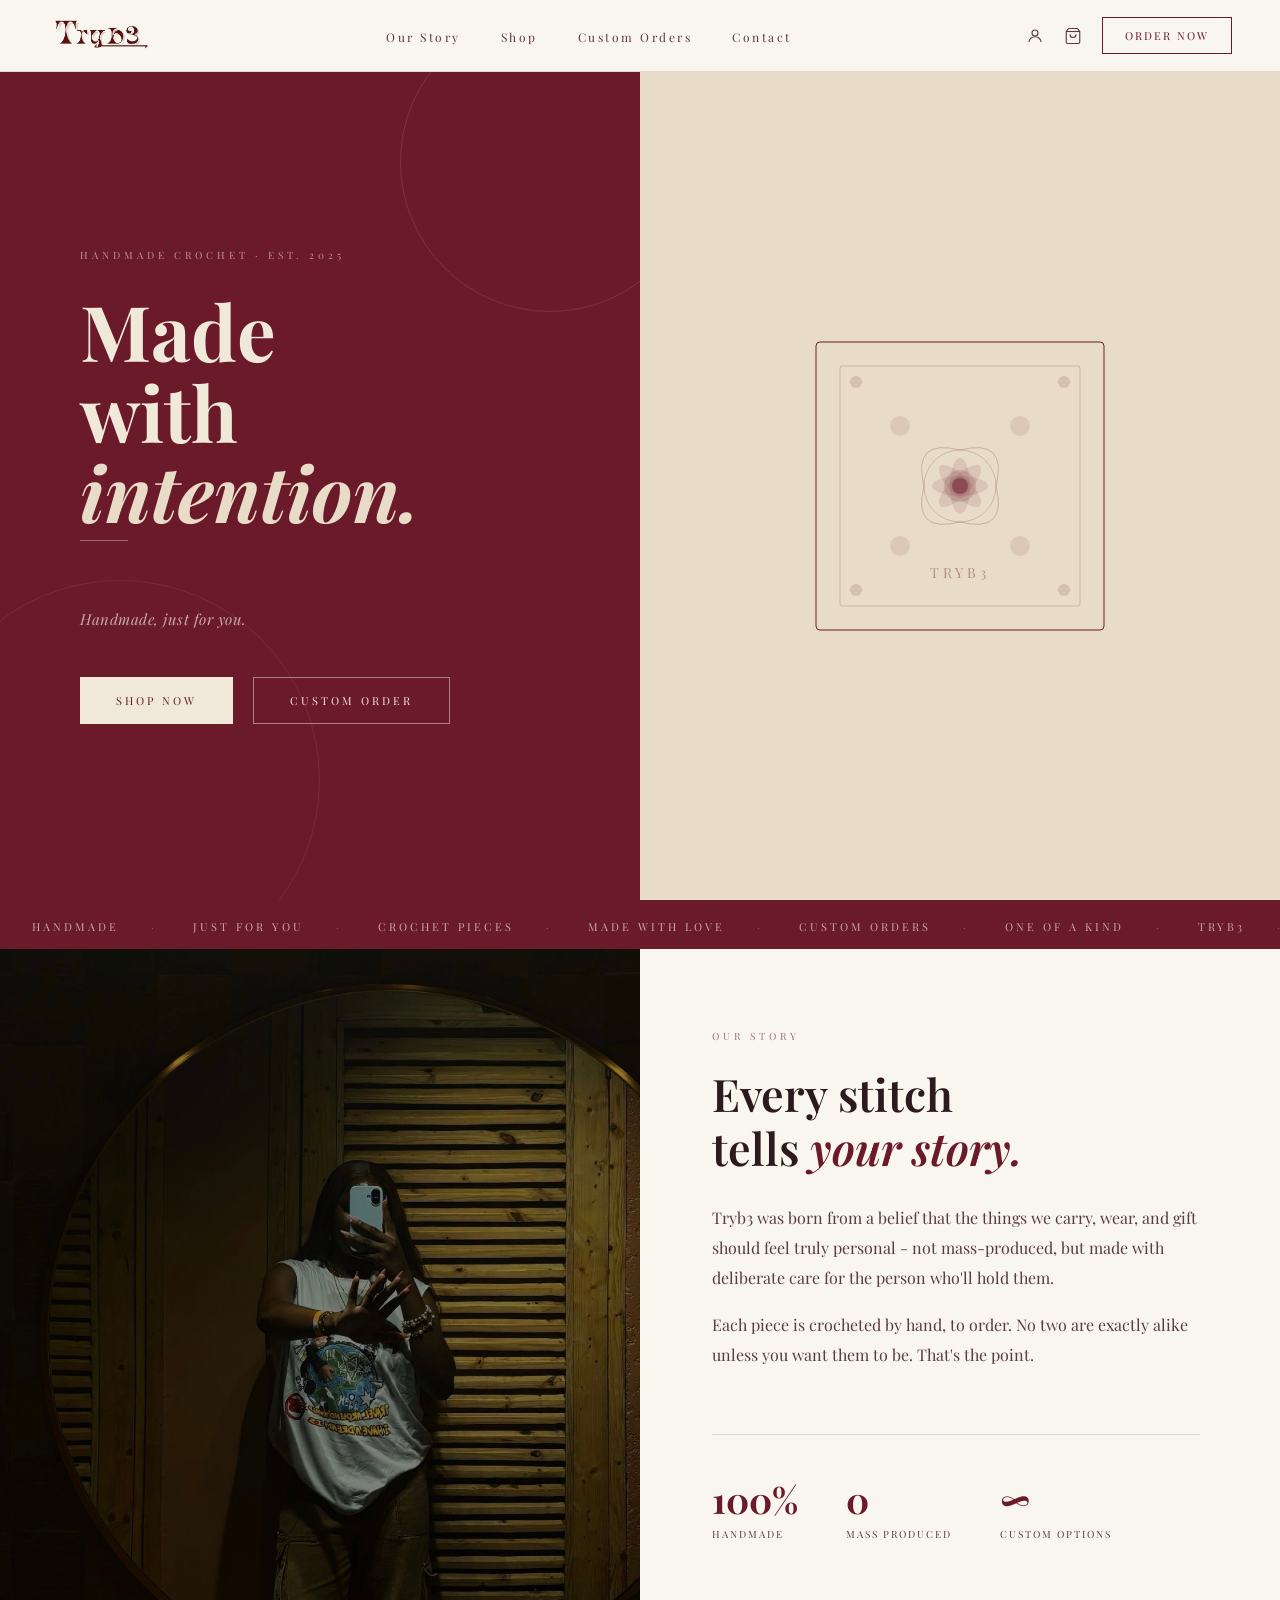
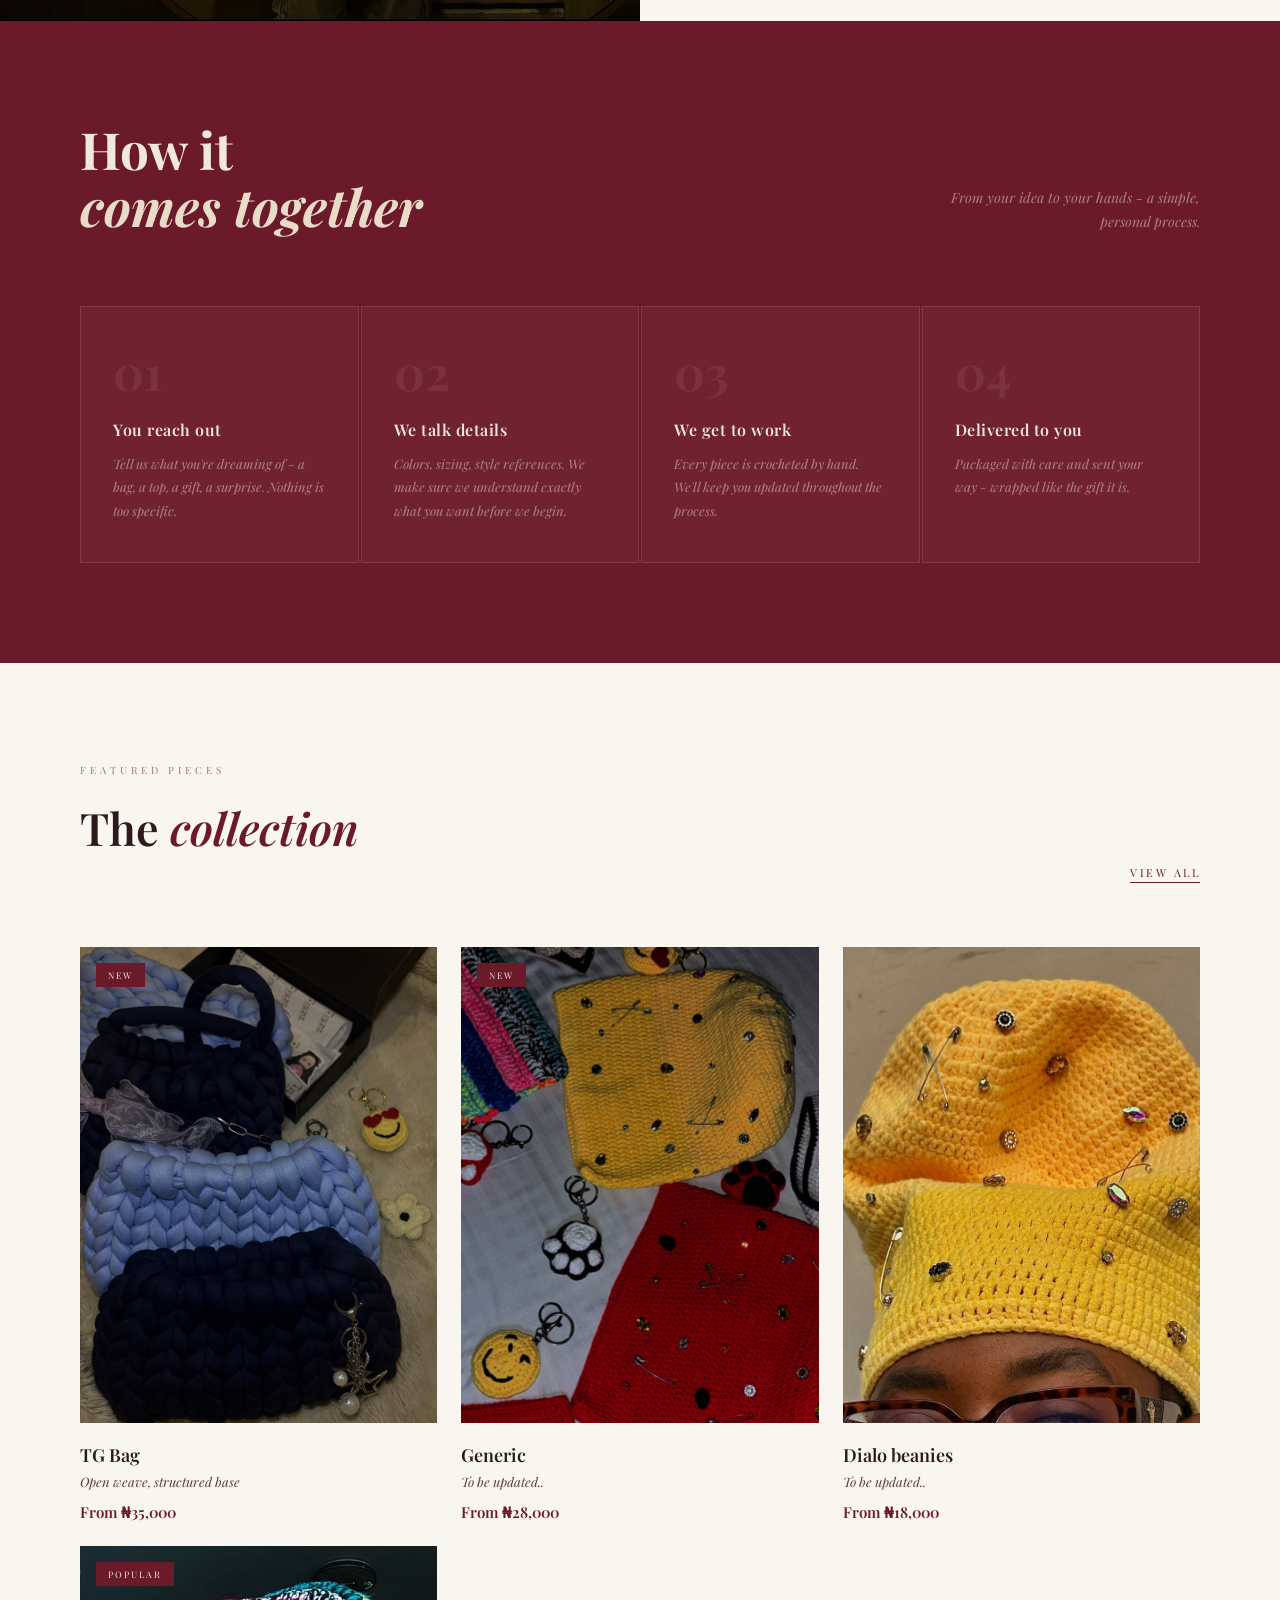
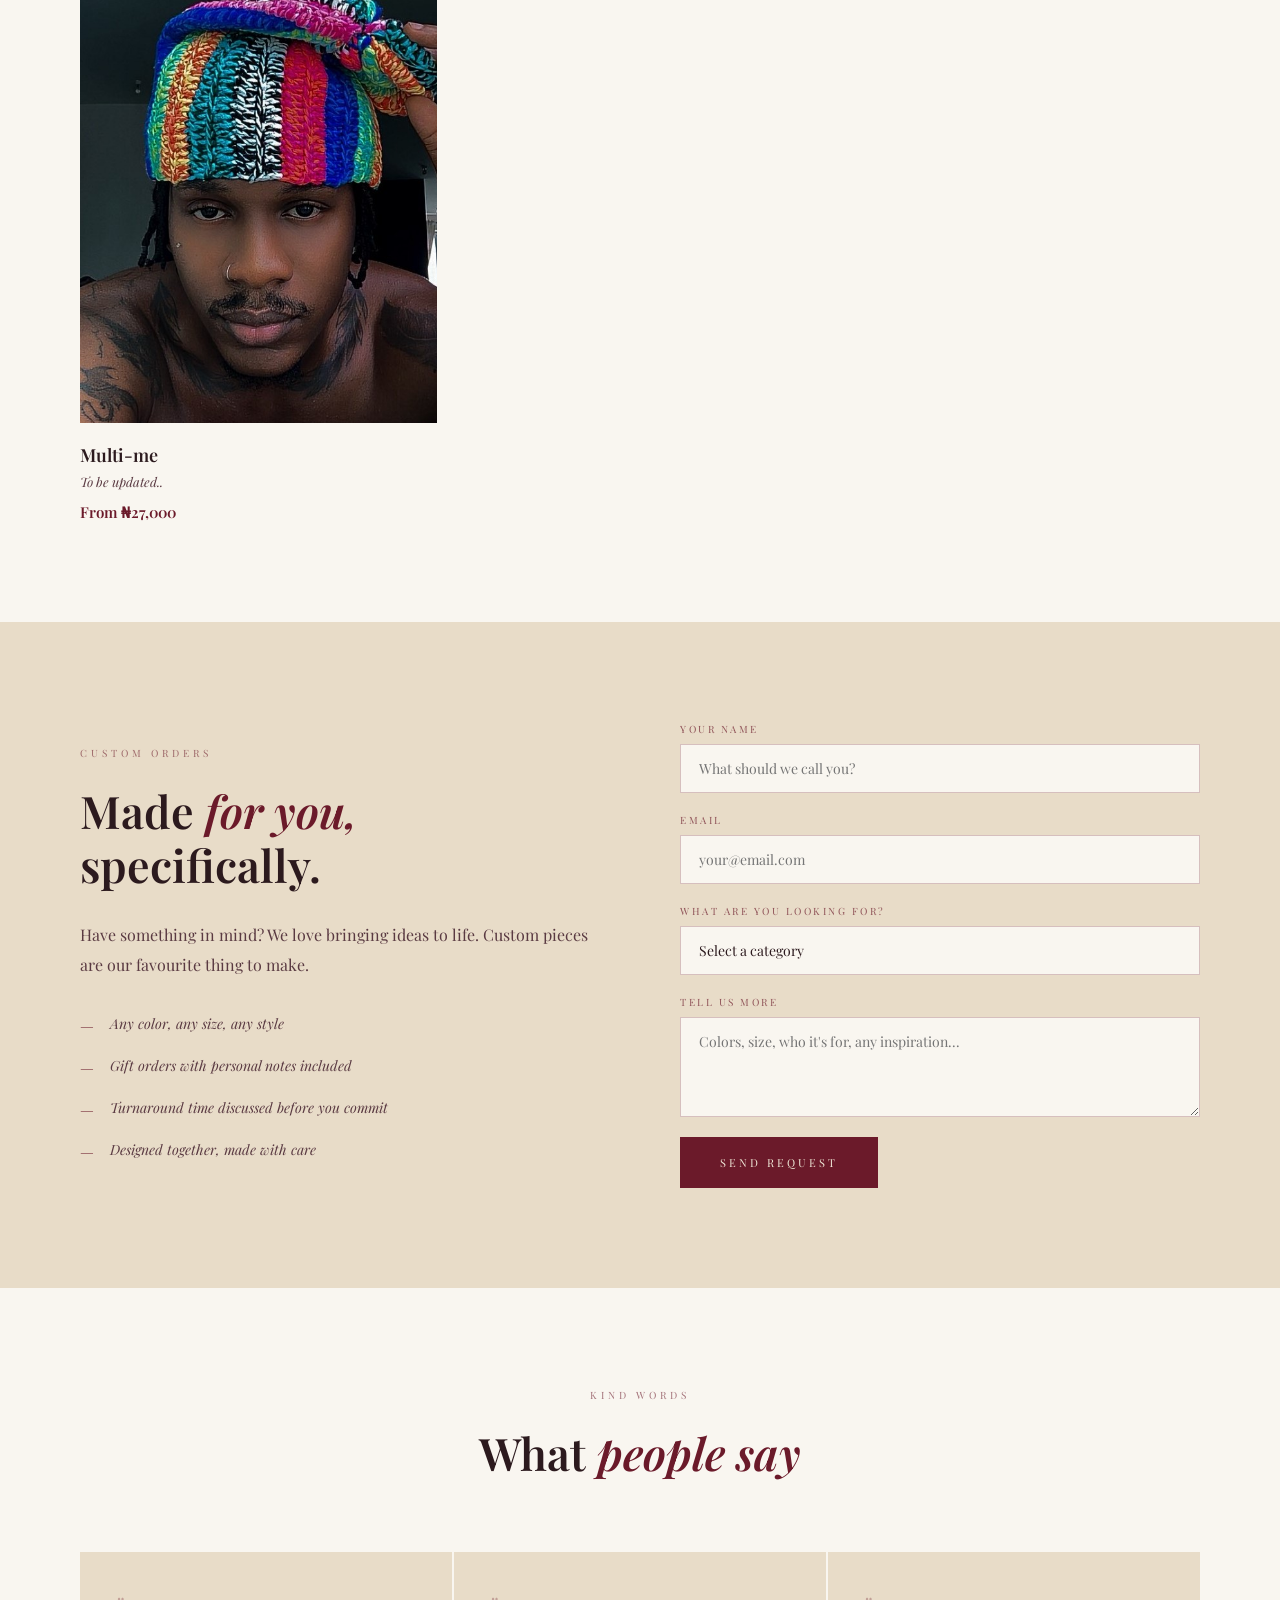
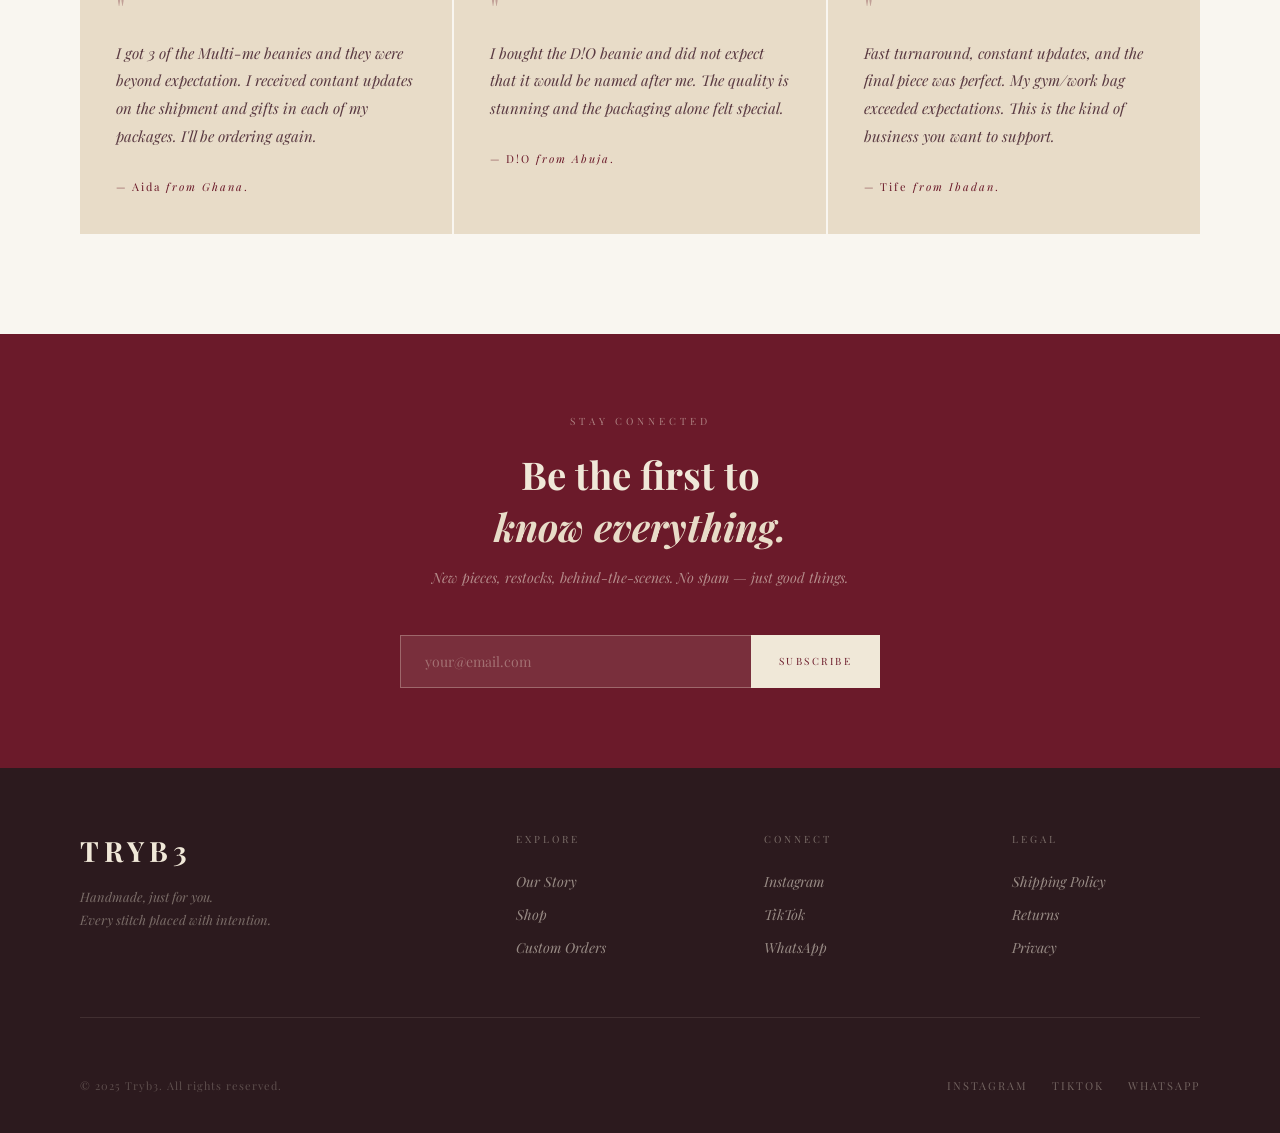
==== commit 4835ebac: "account.html cart.html  checkout.html contact.html images/Bags.jpg images/Face.jpeg images/General.j" ====
--- a/index.html
+++ b/index.html
@@ -8,7 +8,6 @@
   <link rel="preconnect" href="https://fonts.googleapis.com"/>
   <link rel="preconnect" href="https://fonts.gstatic.com" crossorigin/>
   <link href="https://fonts.googleapis.com/css2?family=Playfair+Display:ital,wght@0,400;0,600;0,700;1,400;1,600&display=swap" rel="stylesheet"/>
- 
 </head>
 <body>
 
@@ -21,17 +20,26 @@
 
     <ul class="nav-links">
       <li><a href="#about">Our Story</a></li>
-      <li><a href="#shop">Shop</a></li>
+      <li><a href="shop.html">Shop</a></li>
       <li><a href="#custom">Custom Orders</a></li>
       <li><a href="#contact">Contact</a></li>
     </ul>
-    <a href="#custom" class="nav-cta">ORDER NOW</a>
+   <div class="nav-right">
+      <a href="account.html" class="nav-icon" title="Account">
+        <svg width="18" height="18" viewBox="0 0 24 24" fill="none" stroke="currentColor" stroke-width="1.5"><circle cx="12" cy="8" r="4"/><path d="M4 20c0-4 3.6-7 8-7s8 3 8 7"/></svg>
+      </a>
+      <a href="cart.html" class="nav-icon nav-cart" title="Cart">
+        <svg width="18" height="18" viewBox="0 0 24 24" fill="none" stroke="currentColor" stroke-width="1.5"><path d="M6 2L3 6v14a2 2 0 002 2h14a2 2 0 002-2V6l-3-4z"/><line x1="3" y1="6" x2="21" y2="6"/><path d="M16 10a4 4 0 01-8 0"/></svg>
+        <span class="cart-count" id="cartCount">0</span>
+      </a>
+      <a href="shop.html" class="nav-cta">ORDER NOW</a>
+    </div>
   </nav>
 
   <!-- HERO -->
   <section class="hero">
     <div class="hero-left">
-      <p class="hero-eyebrow">HANDMADE CROCHET · EST. 2024</p>
+      <p class="hero-eyebrow">HANDMADE CROCHET · EST. 2025</p>
       <h1 class="hero-title">Made<br/>with<br/><em>intention.</em></h1>
       <div class="hero-divider"></div>
       <p class="hero-tagline">Handmade, just for you.</p>
@@ -106,19 +114,25 @@
   <!-- ABOUT -->
   <section class="about" id="about">
     <div class="about-image">
-      <div class="about-placeholder">
+      <img 
+      src="images/Owner.jpeg"
+      class="about-img" alt="
+      onerror="this.style.display='none'; this.nextElementSibling.style.display='flex';"
+      />
+<!-- Fallback shown automatically when image is missing -->
+      <div class="about-placeholder" style="display: none;">
         <div class="about-placeholder-icon">🧶</div>
-        <p>YOUR PHOTO HERE</p>
+        <p>The owner of Tryb3</p>
       </div>
     </div>
     <div class="about-content">
       <p class="section-label">OUR STORY</p>
       <h2 class="section-title">Every stitch<br/>tells <em>your story.</em></h2>
       <p class="section-text">
-        Tryb3 was born from a belief that the things we carry, wear, and gift should feel truly personal — not mass-produced, but made with deliberate care for the person who'll hold them.
+        Tryb3 was born from a belief that the things we carry, wear, and gift should feel truly personal - not mass-produced, but made with deliberate care for the person who'll hold them.
       </p>
       <p class="section-text">
-        Each piece is crocheted by hand, to order. No two are exactly alike. That's the point.
+        Each piece is crocheted by hand, to order. No two are exactly alike unless you want them to be. That's the point.
       </p>
       <div class="about-stats">
         <div>
@@ -141,13 +155,13 @@
   <section class="process">
     <div class="process-header">
       <h2 class="process-title">How it<br/><em>comes together</em></h2>
-      <p class="process-subtitle">From your idea to your hands — a simple, personal process.</p>
+      <p class="process-subtitle">From your idea to your hands - a simple, personal process.</p>
     </div>
     <div class="process-steps">
       <div class="process-step">
         <div class="step-number">01</div>
         <div class="step-title">You reach out</div>
-        <p class="step-desc">Tell us what you're dreaming of — a bag, a top, a gift, a surprise. Nothing is too specific.</p>
+        <p class="step-desc">Tell us what you're dreaming of - a bag, a top, a gift, a surprise. Nothing is too specific.</p>
       </div>
       <div class="process-step">
         <div class="step-number">02</div>
@@ -162,7 +176,7 @@
       <div class="process-step">
         <div class="step-number">04</div>
         <div class="step-title">Delivered to you</div>
-        <p class="step-desc">Packaged with care and sent your way — wrapped like the gift it is.</p>
+        <p class="step-desc">Packaged with care and sent your way - wrapped like the gift it is.</p>
       </div>
     </div>
   </section>
@@ -178,28 +192,79 @@
     </div>
     <div class="products-grid">
       <div class="product-card">
-        <div class="product-image">
-          <div class="product-badge">NEW</div>
-        </div>
-        <div class="product-name">Market Tote</div>
-        <div class="product-desc">Open weave, structured base</div>
-        <div class="product-price">From ₦18,000</div>
-      </div>
-      <div class="product-card">
-        <div class="product-image"></div>
-        <div class="product-name">Mini Shoulder Bag</div>
-        <div class="product-desc">Granny square front panel</div>
-        <div class="product-price">From ₦14,500</div>
-      </div>
-      <div class="product-card">
-        <div class="product-image">
-          <div class="product-badge">POPULAR</div>
-        </div>
-        <div class="product-name">Bucket Hat</div>
-        <div class="product-desc">Cotton yarn, fully lined</div>
-        <div class="product-price">From ₦9,000</div>
-      </div>
-    </div>
+  <div class="product-image">
+    <div class="product-badge">NEW</div>
+    <img 
+      src="/images/Bags.jpg"
+      alt="Market Tote"
+      class="product-img"
+      onerror="this.style.display='none'; this.nextElementSibling.style.display='flex';"
+    />
+    <div class="product-placeholder" style="display: none;">
+      <p>TG Bag</p>
+    </div>
+  </div>
+  <div class="product-name">TG Bag</div>
+  <div class="product-desc">Open weave, structured base</div>
+  <div class="product-price">From ₦35,000</div>
+</div>
+
+<div class="product-card">
+  <div class="product-image">
+    <div class="product-badge">NEW</div>
+
+    <img 
+      src="/images/General.jpeg"
+      alt="D!O beanie"
+      class="product-img"
+      onerror="this.style.display='none'; this.nextElementSibling.style.display='flex';"
+    />
+    <div class="product-placeholder" style="display: none;">
+      <p>D!O beanie</p>
+    </div>
+  </div>
+  <div class="product-name">Generic</div>
+  <div class="product-desc">To be updated..</div>
+  <div class="product-price">From ₦28,000</div>
+</div>
+
+<div class="product-card">
+  <div class="product-image">
+
+    <img 
+      src="/images/Yello.jpeg"
+      alt="Dialo beanies"
+      class="product-img"
+      onerror="this.style.display='none'; this.nextElementSibling.style.display='flex';"
+    />
+    <div class="product-placeholder" style="display: none;">
+      <p>Dialo beanies</p>
+    </div>
+  </div>
+  <div class="product-name">Dialo beanies</div>
+  <div class="product-desc">To be updated..</div>
+  <div class="product-price">From ₦18,000</div>
+</div>
+
+<div class="product-card">
+  <div class="product-image">
+    <div class="product-badge">POPULAR</div>
+
+    <img 
+      src="/images/Multi-me.jpeg"
+      alt="Multi-me beanie"
+      class="product-img"
+      onerror="this.style.display='none'; this.nextElementSibling.style.display='flex';"
+    />
+    <div class="product-placeholder" style="display: none;">
+      <p>Multi-me beanie</p>
+    </div>
+  </div>
+
+  <div class="product-name">Multi-me</div>
+  <div class="product-desc">To be updated..</div>
+  <div class="product-price">From ₦27,000</div>
+</div>
   </section>
 
   <!-- CUSTOM ORDER -->
@@ -215,33 +280,43 @@
         <li>Designed together, made with care</li>
       </ul>
     </div>
-    <div class="custom-form" id="contact">
-      <div class="form-group">
-        <label class="form-label">YOUR NAME</label>
-        <input class="form-input" type="text" placeholder="What should we call you?"/>
-      </div>
-      <div class="form-group">
-        <label class="form-label">EMAIL</label>
-        <input class="form-input" type="email" placeholder="your@email.com"/>
-      </div>
-      <div class="form-group">
-        <label class="form-label">WHAT ARE YOU LOOKING FOR?</label>
-        <select class="form-select form-input">
-          <option value="">Select a category</option>
-          <option>Bag / Tote</option>
-          <option>Clothing / Tops</option>
-          <option>Accessories</option>
-          <option>Home Décor</option>
-          <option>Gift / Surprise</option>
-          <option>Something else</option>
-        </select>
-      </div>
-      <div class="form-group">
-        <label class="form-label">TELL US MORE</label>
-        <textarea class="form-textarea" placeholder="Colors, size, who it's for, any inspiration..."></textarea>
-      </div>
-      <button class="form-submit">SEND REQUEST</button>
-    </div>
+<form class="custom-form" id="contact" action="https://formspree.io/f/xqagblez" method="POST">
+  
+  <input type="hidden" name="_subject" value="New Custom Order Request from Tryb3">
+
+  <div class="form-group">
+    <label class="form-label">YOUR NAME</label>
+    <input class="form-input" type="text" name="name" required placeholder="What should we call you?"/>
+  </div>
+
+  <div class="form-group">
+    <label class="form-label">EMAIL</label>
+    <input class="form-input" type="email" name="email" required placeholder="your@email.com"/>
+  </div>
+
+  <div class="form-group">
+    <label class="form-label">WHAT ARE YOU LOOKING FOR?</label>
+    <select class="form-select form-input" name="category" required>
+      <option value="">Select a category</option>
+      <option>Bag / Tote</option>
+      <option>Clothing / Tops</option>
+      <option>Accessories</option>
+      <option>Home Décor</option>
+      <option>Gift / Surprise</option>
+      <option>Something else</option>
+    </select>
+  </div>
+
+  <div class="form-group">
+    <label class="form-label">TELL US MORE</label>
+    <textarea class="form-textarea" name="message" required placeholder="Colors, size, who it's for, any inspiration..."></textarea>
+  </div>
+
+  <button class="form-submit" type="submit">SEND REQUEST</button>
+
+  <p class="form-status" style="display:none;"></p>
+
+</form>
   </section>
 
   <!-- TESTIMONIALS -->
@@ -253,18 +328,18 @@
     <div class="testimonials-grid">
       <div class="testimonial-card">
         <div class="testimonial-quote">"</div>
-        <p class="testimonial-text">The bag arrived and I cried. It was exactly what I described but somehow even better than I imagined. I'll be ordering again.</p>
-        <div class="testimonial-author">— ADAEZE O.</div>
+        <p class="testimonial-text">I got 3 of the Multi-me beanies and they were beyond expectation. I received contant updates on the shipment and gifts in each of my packages. I'll be ordering again.</p>
+        <div class="testimonial-author">— Aida <em>from Ghana</em>.</div>
       </div>
       <div class="testimonial-card">
         <div class="testimonial-quote">"</div>
-        <p class="testimonial-text">I got a custom tote as a birthday gift for my sister. The quality is stunning — she takes it everywhere. The packaging alone felt special.</p>
-        <div class="testimonial-author">— FOLAKE B.</div>
+        <p class="testimonial-text">I bought the D!O beanie and did not expect that it would be named after me. The quality is stunning and the packaging alone felt special.</p>
+        <div class="testimonial-author">— D!O <em>from Abuja</em>.</div>
       </div>
       <div class="testimonial-card">
         <div class="testimonial-quote">"</div>
-        <p class="testimonial-text">Fast turnaround, constant updates, and the final piece was perfect. This is the kind of business you want to support.</p>
-        <div class="testimonial-author">— CHINWE M.</div>
+        <p class="testimonial-text">Fast turnaround, constant updates, and the final piece was perfect. My gym/work bag exceeded expectations. This is the kind of business you want to support.</p>
+        <div class="testimonial-author">— Tife <em>from Ibadan</em>.</div>
       </div>
     </div>
   </section>
@@ -298,9 +373,9 @@
       <div>
         <div class="footer-col-title">CONNECT</div>
         <ul class="footer-links">
-          <li><a href="#">Instagram</a></li>
-          <li><a href="#">TikTok</a></li>
-          <li><a href="#">WhatsApp</a></li>
+          <li><a href="https://www.instagram.com/tryb3.co?igsh=MXhyZmwxNmRsNzQ5bg%3D%3D&utm_source=qr">Instagram</a></li>
+          <li><a href="https://www.tiktok.com/@tryb3.co?_r=1&_t=ZS-94iKsdBvAMG">TikTok</a></li>
+          <li><a href="https://wa.me/message/NMQJ64C3XHWUH1">WhatsApp</a></li>
         </ul>
       </div>
       <div>
@@ -315,12 +390,82 @@
     <div class="footer-bottom">
       <span class="footer-copy">© 2025 Tryb3. All rights reserved.</span>
       <div class="footer-social">
-        <a href="#">INSTAGRAM</a>
-        <a href="#">TIKTOK</a>
-        <a href="#">WHATSAPP</a>
+        <a href="https://www.instagram.com/tryb3.co?igsh=MXhyZmwxNmRsNzQ5bg%3D%3D&utm_source=qr">INSTAGRAM</a>
+        <a href="https://www.tiktok.com/@tryb3.co?_r=1&_t=ZS-94iKsdBvAMG">TIKTOK</a>
+        <a href="https://wa.me/message/NMQJ64C3XHWUH1">WHATSAPP</a>
       </div>
     </div>
   </footer>
-
+    <script src="scripts/scripts.js"></script>
+    <div id="success-popup" class="popup">
+  <div class="popup-content">
+    <p>REQUEST RECEIVED <br>We'll be in touch <em>SOON</em>(^⌣^).</p>
+    <button onclick="closePopup()">Gotcha𑣲</button>
+  </div>
+</div>
+<script src="scripts/cart.js"></script>
+  <script>
+    // ── FILTER ──
+    const filterBtns = document.querySelectorAll('.filter-btn');
+    const cards = document.querySelectorAll('.product-card[data-category]');
+    const emptyState = document.getElementById('emptyState');
+    const resultsCount = document.getElementById('resultsCount');
+    let activeFilter = 'all';
+
+    function applyFilter(filter) {
+      activeFilter = filter;
+      let visible = 0;
+      cards.forEach(card => {
+        const match = filter === 'all' || card.dataset.category === filter;
+        card.dataset.hidden = match ? 'false' : 'true';
+        card.style.display = match ? '' : 'none';
+        if (match) visible++;
+      });
+      emptyState.style.display = visible === 0 ? 'block' : 'none';
+      resultsCount.textContent = filter === 'all'
+        ? `Showing all pieces`
+        : `Showing ${visible} piece${visible !== 1 ? 's' : ''} in ${filter}`;
+    }
+
+    filterBtns.forEach(btn => {
+      btn.addEventListener('click', () => {
+        filterBtns.forEach(b => b.classList.remove('active'));
+        btn.classList.add('active');
+        applyFilter(btn.dataset.filter);
+      });
+    });
+
+    // ── SORT ──
+    document.getElementById('sortSelect').addEventListener('change', function() {
+      const grid = document.getElementById('productsGrid');
+      const visibleCards = [...cards].filter(c => c.style.display !== 'none');
+      visibleCards.sort((a, b) => {
+        if (this.value === 'price-asc') return +a.dataset.price - +b.dataset.price;
+        if (this.value === 'price-desc') return +b.dataset.price - +a.dataset.price;
+        if (this.value === 'newest') return +b.dataset.date - +a.dataset.date;
+        return 0;
+      });
+      visibleCards.forEach(c => grid.appendChild(c));
+      grid.appendChild(emptyState);
+    });
+
+    // ── QUICK ADD ──
+    const toast = document.getElementById('cartToast');
+
+    document.querySelectorAll('.quick-add').forEach(btn => {
+      btn.addEventListener('click', (e) => {
+        e.stopPropagation();
+        const { id, name, price, img } = btn.dataset;
+        addToCart({ id, name, price: +price, img });
+
+        toast.textContent = `"${name}" added to cart ✓`;
+        toast.classList.add('show');
+        setTimeout(() => toast.classList.remove('show'), 2800);
+      });
+    });
+
+    // Init cart count on load
+    updateCartCount();
+  </script>
 </body>
 </html>
--- a/styles/global.css
+++ b/styles/global.css
@@ -50,14 +50,18 @@
   border-bottom: 0.5px solid rgba(107, 26, 42, 0.15);
 }
 
-.nav-logo {
+.logo img {
+  height: 45px;
+  display:block ;
+}
+/*.nav-logo {
   font-size: 22px;
   font-weight: 700;
   letter-spacing: 5px;
   color: var(--burgundy);
   text-decoration: none;
 }
-
+*/
 .nav-links {
   display: flex;
   gap: 40px;
@@ -611,6 +615,70 @@
   letter-spacing: 2.5px;
   color: var(--burgundy);
   opacity: 0.7;
+}
+
+.form-status {
+  margin-top: 10px;
+  font-size: 14px;
+}
+
+/* Overlay */
+.popup {
+  position: fixed;
+  top: 0;
+  left: 0;
+  width: 100%;
+  height: 100%;
+  display: none;
+  background: rgba(0, 0, 0, 0.5); /* you can darken/lighten this */
+  justify-content: center;
+  align-items: center;
+  z-index: 1000;
+}
+
+/* Popup box */
+.popup-content {
+  background: #E8DCC8;
+  padding: 30px 25px;
+  border-radius: 12px;
+  text-align: center;
+  max-width: 320px;
+  width: 90%;
+  box-shadow: 0 10px 30px rgba(0,0,0,0.15);
+}
+
+/* Text */
+.popup-content p {
+  margin-bottom: 20px;
+  font-size: 16px;
+  color: #333;
+  line-height: 1.5;
+}
+
+/* Button (your brand ivory) */
+.popup-content button {
+  background: none;
+  color: #4A1020;
+  font-family: "Playfair Display", serif;
+  font-style: italic;
+  font-weight: 400;
+  border: 1px solid #6B1A2A;
+  padding: 9px 16px;
+  border-radius: 6px;
+  cursor: pointer;
+  font-size: 18px;
+  transition: all 0.25s ease;
+}
+
+/* Hover */
+.popup-content button:hover {
+  background: #6B1A2A;
+  color: #F0E8D8; /* safer than var(--ivory) unless defined */
+}
+
+.popup-content em {
+  font-style: bold italic;
+  color: var(--burgundy);
 }
 
 .form-input,
@@ -1005,4 +1073,93 @@
   .hero-btn-outline {
     display: none;
   }
-}+}
+
+/* ============================================
+   NAV ADDITIONS — paste at bottom of global.css
+   ============================================ */
+
+.nav-right {
+  display: flex;
+  align-items: center;
+  gap: 20px;
+}
+
+.nav-logo-text {
+  font-size: 22px;
+  font-weight: 700;
+  letter-spacing: 5px;
+  color: var(--burgundy);
+  text-decoration: none;
+}
+
+/* Icon buttons (account, cart) */
+.nav-icon {
+  display: flex;
+  align-items: center;
+  position: relative;
+  color: var(--text-mid);
+  transition: color 0.2s;
+  text-decoration: none;
+}
+
+.nav-icon:hover,
+.nav-icon.active { color: var(--burgundy); }
+
+/* Cart badge */
+.cart-count {
+  position: absolute;
+  top: -7px;
+  right: -9px;
+  background: var(--burgundy);
+  color: var(--ivory);
+  font-size: 9px;
+  font-weight: 700;
+  min-width: 16px;
+  height: 16px;
+  border-radius: 50%;
+  display: none;           /* shown by JS when > 0 */
+  align-items: center;
+  justify-content: center;
+  line-height: 1;
+  padding: 0 3px;
+}
+
+/* Active nav link */
+.nav-links a.active {
+  color: var(--burgundy);
+  font-weight: 600;
+}
+
+/* ── PRODUCT PLACEHOLDER (shop grid) ── */
+.product-placeholder {
+  display: none;
+  width: 100%;
+  height: 100%;
+  align-items: center;
+  justify-content: center;
+  background: var(--ivory-dark);
+}
+
+.product-placeholder p {
+  font-size: 11px;
+  letter-spacing: 1.5px;
+  color: var(--burgundy);
+  opacity: 0.35;
+}
+
+/* Shared btn */
+.btn-primary {
+  display: inline-block;
+  font-family: 'Playfair Display', serif;
+  font-size: 11px;
+  letter-spacing: 3px;
+  background: var(--burgundy);
+  color: var(--ivory);
+  padding: 16px 40px;
+  text-decoration: none;
+  border: none;
+  cursor: pointer;
+  transition: background 0.25s;
+}
+.btn-primary:hover { background: var(--burgundy-deep); }
